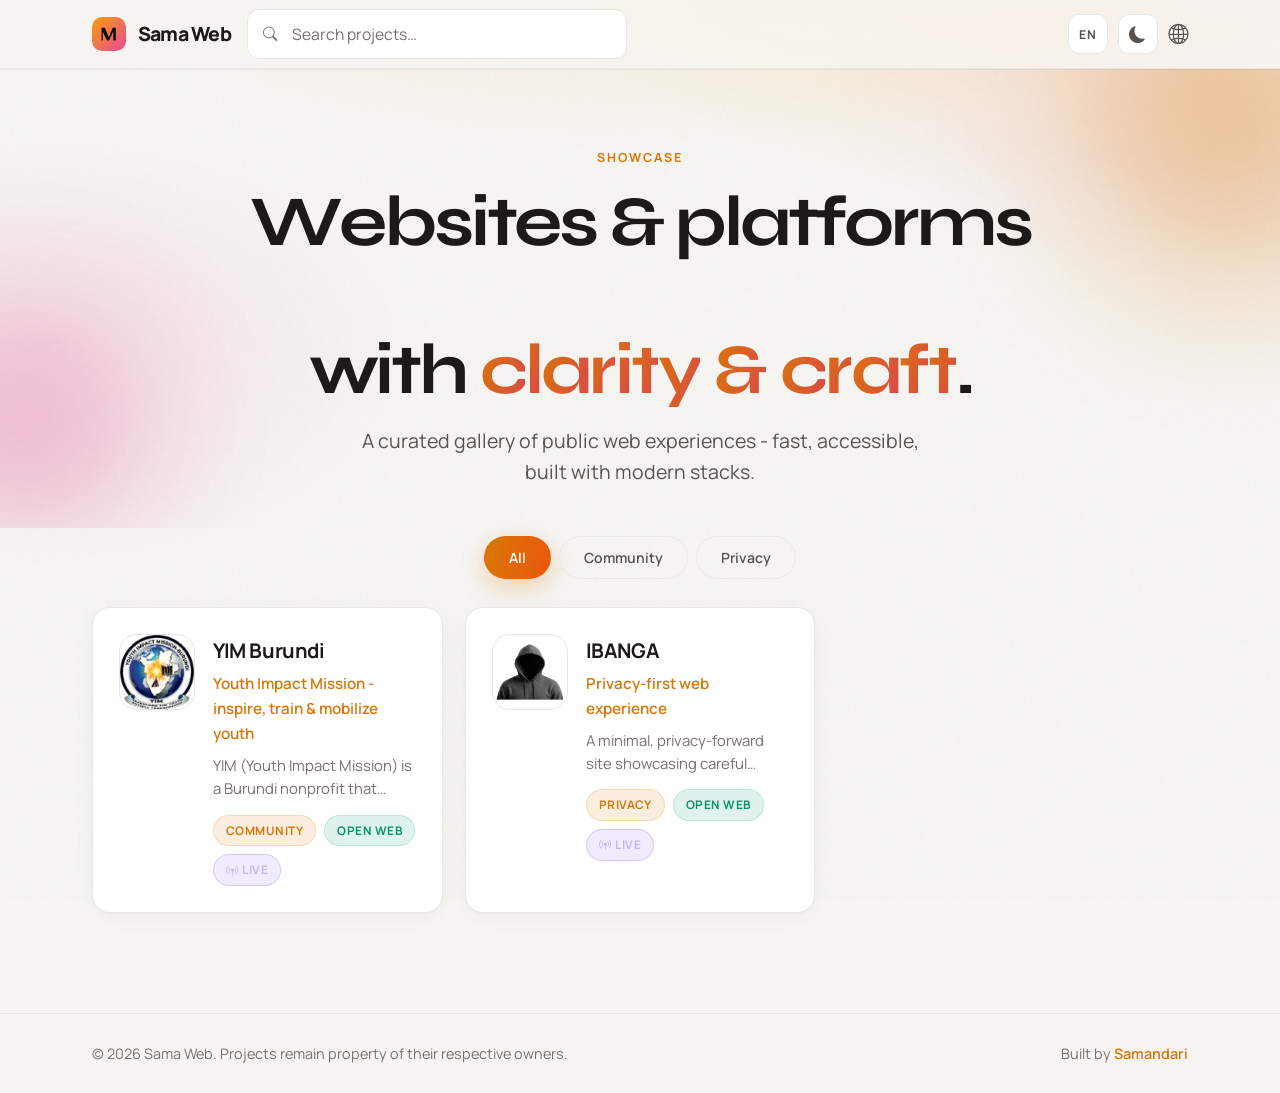
==== index.html @ a57866bf "feat(site): add Sama Web static showcase Vanilla HTML/CSS/JS catalog for web projects, i18n, theme t" ====
<!DOCTYPE html>
<html lang="en" data-theme="light">
<head>
  <meta charset="utf-8" />
  <script>
    (function () {
      try {
        var v = localStorage.getItem("webshow-theme");
        document.documentElement.setAttribute("data-theme", v === "dark" || v === "light" ? v : "light");
      } catch (e) {
        document.documentElement.setAttribute("data-theme", "light");
      }
    })();
  </script>
  <meta name="viewport" content="width=device-width, initial-scale=1.0" />
  <title>Sama Web - Curated web experiences</title>
  <meta name="description" content="Showcase of public web projects: community platforms and privacy-forward products." />
  <link rel="icon" href="assets/img/logo.svg" type="image/svg+xml" />
  <link rel="apple-touch-icon" href="assets/img/logo.svg" />
  <meta property="og:type" content="website" />
  <meta property="og:title" content="Sama Web - curated web experiences" />
  <meta property="og:description" content="Community platforms and privacy-first sites - fast, accessible, modern stacks." />
  <meta property="og:image" content="https://web.samandari.dev/assets/img/og.svg" />
  <meta property="og:url" content="https://web.samandari.dev/" />
  <meta property="og:site_name" content="Sama Web" />
  <meta name="twitter:card" content="summary_large_image" />
  <meta name="twitter:title" content="Sama Web" />
  <meta name="twitter:description" content="Curated public web projects by Samandari." />
  <meta name="twitter:image" content="https://web.samandari.dev/assets/img/og.svg" />
  <link rel="canonical" href="https://web.samandari.dev/" />
  <link rel="alternate" hreflang="en" href="https://web.samandari.dev/" />
  <link rel="alternate" hreflang="fr" href="https://web.samandari.dev/?lang=fr" />
  <link rel="alternate" hreflang="x-default" href="https://web.samandari.dev/" />
  <link rel="preconnect" href="https://fonts.googleapis.com" />
  <link rel="preconnect" href="https://fonts.gstatic.com" crossorigin />
  <link rel="preconnect" href="https://cdn.jsdelivr.net" crossorigin />
  <link href="https://fonts.googleapis.com/css2?family=Manrope:wght@400;500;600;700;800&family=Syne:wght@600;700;800&display=swap" rel="stylesheet" />
  <link rel="stylesheet" href="https://cdn.jsdelivr.net/npm/bootstrap-icons@1.11.3/font/bootstrap-icons.min.css" />
  <link rel="stylesheet" href="assets/css/base.css" />
  <link rel="stylesheet" href="assets/css/components.css" />
</head>
<body>
  <div class="body-mesh" aria-hidden="true"></div>
  <header class="header" role="banner">
    <div class="container header__inner">
      <a href="index.html" class="header__logo">
        <img src="assets/img/logo.svg" alt="" class="header__logo-img" width="34" height="34" decoding="async" />
        <span id="storeName"></span>
      </a>
      <div class="header__search">
        <i class="bi bi-search" aria-hidden="true"></i>
        <input type="search" id="searchInput" name="q" autocomplete="off" />
      </div>
      <nav class="header__nav" aria-label="Settings">
        <button type="button" class="header__toggle" id="langToggle" title="Language" aria-label="Toggle language">EN</button>
        <button type="button" class="header__toggle" id="themeToggle" title="Theme" aria-label="Toggle color theme">
          <i class="bi bi-moon-fill" aria-hidden="true"></i>
        </button>
        <a href="https://www.samandari.dev/" target="_blank" rel="noopener noreferrer" class="header__link" aria-label="Portfolio website">
          <i class="bi bi-globe2" aria-hidden="true"></i>
        </a>
      </nav>
    </div>
  </header>

  <main id="main">
    <section class="hero" aria-labelledby="heroTitle">
      <div class="container">
        <p class="hero__label" id="heroLabel"></p>
        <h1 class="hero__title" id="heroTitle"></h1>
        <p class="hero__subtitle" id="heroSubtitle"></p>
        <div class="hero__search-mobile">
          <i class="bi bi-search" aria-hidden="true"></i>
          <input type="search" id="searchInputMobile" name="qm" autocomplete="off" />
        </div>
      </div>
    </section>

    <section class="catalog" aria-labelledby="catalogHeading">
      <h2 id="catalogHeading" class="visually-hidden">Project catalog</h2>
      <div class="container">
        <div class="catalog__filters" id="filters"></div>
        <div class="catalog__grid" id="appGrid"></div>
        <p class="catalog__empty" id="emptyState" hidden></p>
      </div>
    </section>
  </main>

  <footer class="footer" role="contentinfo">
    <div class="container footer__inner">
      <p id="footerRights"></p>
      <p class="footer__credit"><span id="footerBuilt"></span> <a href="https://www.samandari.dev/" target="_blank" rel="noopener noreferrer">Samandari</a></p>
    </div>
  </footer>

  <script type="application/ld+json">
  {
    "@context": "https://schema.org",
    "@type": "Organization",
    "name": "Sama Web",
    "url": "https://web.samandari.dev",
    "logo": "https://web.samandari.dev/assets/img/logo.svg"
  }
  </script>
  <script src="assets/js/i18n.js"></script>
  <script src="assets/js/theme.js"></script>
  <script src="assets/js/apps.js"></script>
  <script src="assets/js/main.js"></script>
</body>
</html>
---- assets/css/base.css ----
[data-theme="dark"] {
  --bg: #06060a;
  --bg-elevated: #0e0e14;
  --bg-card: #12121a;
  --bg-card-hover: #18182a;
  --bg-glow: radial-gradient(ellipse 80% 60% at 50% -20%, rgba(245, 158, 11, 0.15), transparent 55%);
  --border: rgba(255, 255, 255, 0.08);
  --border-strong: rgba(255, 255, 255, 0.14);
  --text: #f4f4f5;
  --text-muted: #a1a1aa;
  --text-dim: #71717a;
  --accent: #f59e0b;
  --accent-2: #ec4899;
  --accent-soft: rgba(245, 158, 11, 0.12);
  --green: #34d399;
  --green-soft: rgba(52, 211, 153, 0.12);
  --orange: #fb923c;
  --orange-soft: rgba(251, 146, 60, 0.1);
  --shadow-glow: 0 0 80px rgba(245, 158, 11, 0.06);
  --header-shadow: none;
}

[data-theme="light"] {
  --bg: #f6f5f2;
  --bg-elevated: #ffffff;
  --bg-card: #ffffff;
  --bg-card-hover: #fafaf9;
  --bg-glow: radial-gradient(ellipse 95% 60% at 50% -18%, rgba(245, 158, 11, 0.16), transparent 58%),
    radial-gradient(ellipse 55% 45% at 92% 8%, rgba(236, 72, 153, 0.07), transparent 52%);
  --border: #e8e7e4;
  --border-strong: #d6d3cd;
  --text: #1c1917;
  --text-muted: #57534e;
  --text-dim: #78716c;
  --accent: #d97706;
  --accent-2: #db2777;
  --accent-soft: rgba(217, 119, 6, 0.12);
  --green: #059669;
  --green-soft: rgba(5, 150, 105, 0.12);
  --orange: #ea580c;
  --orange-soft: rgba(234, 88, 12, 0.1);
  --shadow-glow: 0 24px 56px rgba(28, 25, 23, 0.07);
  --header-shadow: 0 1px 0 rgba(28, 25, 23, 0.06);
}

:root {
  --radius: 18px;
  --radius-sm: 10px;
  --transition: 0.28s cubic-bezier(0.4, 0, 0.2, 1);
  --transition-bounce: 0.5s cubic-bezier(0.34, 1.15, 0.64, 1);
  --transition-smooth: 0.38s cubic-bezier(0.22, 1, 0.36, 1);
  --font-hero: "Syne", system-ui, sans-serif;
  --font-display: "Manrope", system-ui, sans-serif;
  --font-body: "Manrope", system-ui, sans-serif;
}

*,
*::before,
*::after {
  margin: 0;
  padding: 0;
  box-sizing: border-box;
}

[hidden] {
  display: none !important;
}

html {
  scroll-behavior: smooth;
  -webkit-font-smoothing: antialiased;
  font-optical-sizing: auto;
}

body {
  font-family: var(--font-body);
  font-size: 1.125rem;
  background: var(--bg);
  color: var(--text);
  line-height: 1.65;
  min-height: 100vh;
  display: flex;
  flex-direction: column;
  transition: background var(--transition), color var(--transition);
}

main {
  flex: 1;
}

a {
  color: inherit;
}

.visually-hidden {
  position: absolute;
  width: 1px;
  height: 1px;
  padding: 0;
  margin: -1px;
  overflow: hidden;
  clip: rect(0, 0, 0, 0);
  white-space: nowrap;
  border: 0;
}

.container {
  max-width: 1140px;
  margin: 0 auto;
  padding: 0 22px;
}

/* Aurora mesh backdrop */
.body-mesh {
  position: fixed;
  inset: 0;
  pointer-events: none;
  z-index: 0;
  background: var(--bg-glow);
  opacity: 1;
}

/* Aurora mesh + soft motion (reduced globally if prefers-reduced-motion) */
.body-mesh::before {
  content: "";
  position: absolute;
  inset: -5%;
  background: radial-gradient(ellipse 58% 48% at 78% -5%, rgba(245, 158, 11, 0.22), transparent 62%),
    radial-gradient(ellipse 45% 38% at 12% 35%, rgba(236, 72, 153, 0.14), transparent 58%);
  animation: meshPulse 22s ease-in-out infinite alternate;
  pointer-events: none;
  z-index: 0;
}

[data-theme="light"] .body-mesh::before {
  background: radial-gradient(ellipse 58% 48% at 78% -5%, rgba(245, 158, 11, 0.2), transparent 62%),
    radial-gradient(ellipse 45% 38% at 8% 40%, rgba(236, 72, 153, 0.1), transparent 58%);
}

.body-mesh::after {
  content: "";
  position: absolute;
  inset: 0;
  z-index: 1;
  background-image: url("data:image/svg+xml,%3Csvg viewBox='0 0 256 256' xmlns='http://www.w3.org/2000/svg'%3E%3Cfilter id='n'%3E%3CfeTurbulence type='fractalNoise' baseFrequency='0.85' numOctaves='4' stitchTiles='stitch'/%3E%3C/filter%3E%3Crect width='100%25' height='100%25' filter='url(%23n)' opacity='0.035'/%3E%3C/svg%3E");
}

body > header,
body > main,
body > footer {
  position: relative;
  z-index: 1;
}

.header {
  position: sticky;
  top: 0;
  z-index: 100;
  background: color-mix(in srgb, var(--bg) 82%, transparent);
  backdrop-filter: blur(18px) saturate(160%);
  -webkit-backdrop-filter: blur(18px) saturate(160%);
  border-bottom: 1px solid var(--border);
  box-shadow: var(--header-shadow, 0 0 transparent);
  animation: headerEnter 0.55s cubic-bezier(0.22, 1, 0.36, 1) both;
}

.header__inner {
  display: flex;
  align-items: center;
  gap: 16px;
  height: 68px;
}

.header__logo {
  display: flex;
  align-items: center;
  gap: 12px;
  text-decoration: none;
  color: var(--text);
  font-family: var(--font-display);
  font-weight: 800;
  font-size: 1.22rem;
  letter-spacing: -0.04em;
  flex-shrink: 0;
  transition: transform var(--transition-smooth), opacity var(--transition);
}

.header__logo:hover {
  transform: translateY(-2px);
}

.header__logo:active {
  transform: translateY(0);
}

.header__logo-img {
  width: 34px;
  height: 34px;
  border-radius: 10px;
  object-fit: cover;
}

.header__search {
  flex: 1;
  max-width: 380px;
  position: relative;
}

.header__search i {
  position: absolute;
  left: 16px;
  top: 50%;
  transform: translateY(-50%);
  color: var(--text-dim);
  font-size: 0.9rem;
  pointer-events: none;
}

.header__search input {
  width: 100%;
  padding: 13px 16px 13px 44px;
  border: 1px solid var(--border);
  border-radius: 12px;
  background: var(--bg-elevated);
  color: var(--text);
  font-size: 0.98rem;
  font-family: var(--font-body);
  outline: none;
  transition: border-color var(--transition), box-shadow var(--transition), transform var(--transition-smooth);
}

.header__search input::placeholder {
  color: var(--text-dim);
}

.header__search input:focus {
  border-color: var(--accent);
  box-shadow: 0 0 0 3px var(--accent-soft);
  transform: translateY(-1px);
}

.header__nav {
  display: flex;
  align-items: center;
  gap: 10px;
  margin-left: auto;
}

.header__toggle {
  display: flex;
  align-items: center;
  justify-content: center;
  min-width: 40px;
  height: 40px;
  padding: 0 10px;
  border-radius: 11px;
  border: 1px solid var(--border);
  background: var(--bg-elevated);
  color: var(--text-muted);
  font-family: var(--font-display);
  font-size: 0.76rem;
  font-weight: 700;
  letter-spacing: 0.06em;
  cursor: pointer;
  transition: all var(--transition);
}

.header__toggle:hover {
  border-color: var(--accent);
  color: var(--text);
}

.header__toggle i {
  font-size: 1.05rem;
}

.header__link {
  color: var(--text-muted);
  text-decoration: none;
  font-size: 1.25rem;
  transition: color var(--transition);
  display: flex;
  align-items: center;
}

.header__link:hover {
  color: var(--accent);
}

.header__link--back {
  gap: 6px;
  font-size: 0.92rem;
  font-weight: 500;
}

.footer {
  border-top: 1px solid var(--border);
  padding: 28px 0;
}

.footer__inner {
  display: flex;
  justify-content: space-between;
  align-items: center;
  flex-wrap: wrap;
  gap: 12px;
  font-size: 0.9rem;
  color: var(--text-dim);
}

.footer__credit a {
  color: var(--accent);
  text-decoration: none;
  font-weight: 600;
}

.footer__credit a:hover {
  text-decoration: underline;
}

@keyframes fadeRise {
  from {
    opacity: 0;
    transform: translateY(18px);
  }
  to {
    opacity: 1;
    transform: translateY(0);
  }
}

@keyframes meshPulse {
  0% {
    opacity: 0.75;
    transform: scale(1) translate(0, 0);
  }
  100% {
    opacity: 1;
    transform: scale(1.04) translate(1.5%, 2%);
  }
}

@keyframes headerEnter {
  from {
    opacity: 0;
    transform: translateY(-12px);
  }
  to {
    opacity: 1;
    transform: translateY(0);
  }
}

:focus-visible {
  outline: 2px solid var(--accent);
  outline-offset: 2px;
}

@media (prefers-reduced-motion: reduce) {
  *,
  *::before,
  *::after {
    animation-duration: 0.01ms !important;
    transition-duration: 0.01ms !important;
  }

  .body-mesh::before {
    animation: none;
    transform: none;
  }

  .header {
    animation: none;
  }
}
---- assets/css/components.css ----
/* ===== HERO ===== */
.hero {
  padding: 72px 0 40px;
  text-align: center;
  position: relative;
  overflow: hidden;
}

.hero::before,
.hero::after {
  content: "";
  position: absolute;
  width: min(300px, 82vw);
  height: min(300px, 82vw);
  border-radius: 50%;
  filter: blur(76px);
  opacity: 0.26;
  pointer-events: none;
  z-index: 0;
  animation: heroBlob 18s ease-in-out infinite;
}

[data-theme="light"] .hero::before,
[data-theme="light"] .hero::after {
  opacity: 0.34;
}

.hero::before {
  background: var(--accent);
  top: -18%;
  right: -8%;
  animation-delay: 0s;
}

.hero::after {
  width: min(200px, 55vw);
  height: min(200px, 55vw);
  background: var(--accent-2);
  bottom: 0;
  left: -6%;
  animation-delay: -9s;
}

.hero .container {
  position: relative;
  z-index: 1;
}

.hero__label {
  display: inline-block;
  font-family: var(--font-display);
  font-size: 0.78rem;
  font-weight: 700;
  letter-spacing: 0.16em;
  text-transform: uppercase;
  color: var(--accent);
  margin-bottom: 16px;
  animation: fadeRise 0.7s ease both, labelGlow 5s ease-in-out infinite;
}

.hero__title {
  font-family: var(--font-hero);
  font-size: clamp(2.65rem, 6.9vw, 4.45rem);
  font-weight: 700;
  line-height: 1.04;
  letter-spacing: -0.045em;
  margin-bottom: 18px;
  font-optical-sizing: auto;
  animation: fadeRise 0.78s ease 0.08s both;
}

.hero__dance {
  display: block;
}

.hero__line {
  display: block;
}

.hero__char {
  display: inline-block;
  color: var(--text);
  transform-origin: 50% 88%;
  animation: heroCharDance 2.75s ease-in-out infinite;
  animation-delay: calc(var(--i) * 0.055s);
}

.hero__char--accent {
  color: transparent;
  background: linear-gradient(105deg, var(--accent), var(--accent-2));
  background-size: 200% auto;
  -webkit-background-clip: text;
  background-clip: text;
  -webkit-text-fill-color: transparent;
  animation: heroCharDance 2.75s ease-in-out infinite, gradientFlow 11s ease infinite;
  animation-delay: calc(var(--i) * 0.055s), 0s;
}

.hero__subtitle {
  font-family: var(--font-body);
  color: var(--text-muted);
  font-size: 1.22rem;
  max-width: 560px;
  margin: 0 auto;
  line-height: 1.62;
  animation: fadeRise 0.85s ease 0.14s both;
}

.stats-banner {
  padding: 14px 0 6px;
  text-align: center;
}

.stats-banner__inner {
  display: inline-flex;
  align-items: center;
  gap: 10px;
  padding: 11px 24px;
  border-radius: 100px;
  background: var(--green-soft);
  border: 1px solid var(--green);
  font-size: 0.88rem;
  font-weight: 600;
  color: var(--green);
}

.stats-banner__icon {
  font-size: 1rem;
}

/* ===== CATALOG ===== */
.catalog {
  padding: 8px 0 100px;
}

.catalog__filters {
  display: flex;
  gap: 8px;
  margin-bottom: 28px;
  flex-wrap: wrap;
  justify-content: center;
}

.catalog__filters .filter-btn {
  animation: fadeRise 0.48s cubic-bezier(0.22, 1, 0.36, 1) both;
}

.catalog__filters .filter-btn:nth-child(1) {
  animation-delay: 0.02s;
}

.catalog__filters .filter-btn:nth-child(2) {
  animation-delay: 0.06s;
}

.catalog__filters .filter-btn:nth-child(3) {
  animation-delay: 0.1s;
}

.catalog__filters .filter-btn:nth-child(4) {
  animation-delay: 0.14s;
}

.filter-btn {
  padding: 11px 24px;
  border: 1px solid var(--border);
  border-radius: 100px;
  background: transparent;
  color: var(--text-muted);
  font-family: var(--font-display);
  font-size: 0.88rem;
  font-weight: 600;
  cursor: pointer;
  transition: border-color var(--transition), color var(--transition), transform var(--transition-smooth),
    box-shadow var(--transition), background var(--transition);
}

.filter-btn:active {
  transform: scale(0.97);
}

.filter-btn:hover {
  border-color: var(--accent);
  color: var(--text);
  transform: translateY(-2px);
}

.filter-btn.active {
  background: linear-gradient(105deg, var(--accent), #ea580c);
  border-color: transparent;
  color: #fff;
  box-shadow: 0 8px 24px rgba(217, 119, 6, 0.28);
}

.catalog__grid {
  display: grid;
  grid-template-columns: repeat(auto-fill, minmax(320px, 1fr));
  gap: 22px;
}

.catalog__empty {
  text-align: center;
  color: var(--text-dim);
  padding: 72px 0;
  font-size: 1.06rem;
}

/* ===== APP CARD ===== */
.app-card {
  position: relative;
  background: var(--bg-card);
  border: 1px solid var(--border);
  border-radius: var(--radius);
  padding: 26px;
  text-decoration: none;
  color: var(--text);
  display: flex;
  gap: 18px;
  transition: transform var(--transition-smooth), background var(--transition-smooth),
    box-shadow var(--transition-smooth), border-color var(--transition-smooth);
  cursor: pointer;
  animation: fadeRise 0.62s cubic-bezier(0.22, 1, 0.36, 1) both;
  overflow: hidden;
}

[data-theme="light"] .app-card {
  box-shadow: 0 1px 3px rgba(28, 25, 23, 0.04), 0 6px 24px rgba(28, 25, 23, 0.04);
}

.app-card::before {
  content: "";
  position: absolute;
  inset: 0;
  border-radius: inherit;
  padding: 1px;
  background: linear-gradient(135deg, rgba(245, 158, 11, 0.35), transparent 45%, rgba(236, 72, 153, 0.2));
  -webkit-mask: linear-gradient(#fff 0 0) content-box, linear-gradient(#fff 0 0);
  -webkit-mask-composite: xor;
  mask-composite: exclude;
  opacity: 0;
  transition: opacity var(--transition);
  pointer-events: none;
}

.app-card:hover {
  background: var(--bg-card-hover);
  transform: translateY(-5px) scale(1.008);
  box-shadow: var(--shadow-glow);
}

[data-theme="light"] .app-card:hover {
  box-shadow: 0 16px 48px rgba(28, 25, 23, 0.1), 0 4px 16px rgba(217, 119, 6, 0.08);
}

.app-card:hover::before {
  opacity: 1;
}

.app-card:nth-child(2) {
  animation-delay: 0.06s;
}

.app-card:nth-child(3) {
  animation-delay: 0.12s;
}

.app-card:nth-child(4) {
  animation-delay: 0.18s;
}

.app-card:nth-child(5) {
  animation-delay: 0.24s;
}

.app-card:nth-child(6) {
  animation-delay: 0.3s;
}

.app-card:nth-child(7) {
  animation-delay: 0.34s;
}

.app-card:nth-child(8) {
  animation-delay: 0.38s;
}

.app-card:nth-child(9) {
  animation-delay: 0.42s;
}

.app-card:nth-child(10) {
  animation-delay: 0.46s;
}

.app-card:nth-child(11) {
  animation-delay: 0.5s;
}

.app-card:nth-child(12) {
  animation-delay: 0.54s;
}

.app-card__icon {
  width: 76px;
  height: 76px;
  border-radius: 18px;
  object-fit: cover;
  flex-shrink: 0;
  border: 1px solid var(--border);
  transition: transform var(--transition-bounce), box-shadow var(--transition);
}

.app-card:hover .app-card__icon {
  transform: scale(1.06) rotate(-1.5deg);
  box-shadow: 0 10px 28px rgba(28, 25, 23, 0.12);
}

.app-card__body {
  flex: 1;
  min-width: 0;
}

.app-card__name {
  font-family: var(--font-display);
  font-size: 1.26rem;
  font-weight: 700;
  letter-spacing: -0.02em;
  margin-bottom: 4px;
}

.app-card__tagline {
  font-family: var(--font-display);
  font-size: 0.95rem;
  color: var(--accent);
  font-weight: 600;
  margin-bottom: 8px;
}

.app-card__desc {
  font-family: var(--font-body);
  font-size: 0.93rem;
  color: var(--text-dim);
  line-height: 1.55;
  display: -webkit-box;
  -webkit-line-clamp: 2;
  -webkit-box-orient: vertical;
  overflow: hidden;
  margin-bottom: 14px;
}

.app-card__meta {
  display: flex;
  gap: 8px;
  flex-wrap: wrap;
}

.badge {
  display: inline-flex;
  align-items: center;
  gap: 4px;
  padding: 5px 12px;
  border-radius: 100px;
  font-family: var(--font-display);
  font-size: 0.74rem;
  font-weight: 700;
  letter-spacing: 0.04em;
  text-transform: uppercase;
}

.badge--category {
  background: var(--accent-soft);
  color: var(--accent);
  border: 1px solid rgba(245, 158, 11, 0.25);
}

.badge--free {
  background: var(--green-soft);
  color: var(--green);
  border: 1px solid rgba(52, 211, 153, 0.25);
}

.badge--paid {
  background: var(--orange-soft);
  color: var(--orange);
  border: 1px solid rgba(251, 146, 60, 0.25);
}

.badge--dev {
  background: rgba(113, 113, 122, 0.15);
  color: #a1a1aa;
}

.badge--sold {
  background: rgba(139, 92, 246, 0.12);
  color: #c4b5fd;
  border: 1px solid rgba(139, 92, 246, 0.25);
}

/* ===== APP DETAIL ===== */
.app-detail {
  padding: 36px 0 90px;
  animation: fadeRise 0.52s cubic-bezier(0.22, 1, 0.36, 1) both;
}

.app-hero {
  display: flex;
  align-items: center;
  gap: 28px;
  margin-bottom: 44px;
  animation: fadeRise 0.58s cubic-bezier(0.22, 1, 0.36, 1) 0.04s both;
}

.app-hero__icon {
  width: 100px;
  height: 100px;
  border-radius: 22px;
  object-fit: cover;
  flex-shrink: 0;
  border: 1px solid var(--border-strong);
  box-shadow: 0 16px 48px rgba(0, 0, 0, 0.35);
}

.app-hero__info {
  flex: 1;
}

.app-hero__name {
  font-family: var(--font-hero);
  font-size: clamp(1.85rem, 4.4vw, 2.45rem);
  font-weight: 700;
  letter-spacing: -0.035em;
  margin-bottom: 6px;
  font-optical-sizing: auto;
}

.app-hero__tagline {
  font-family: var(--font-body);
  color: var(--text-muted);
  font-size: 1.14rem;
  margin-bottom: 14px;
}

.app-hero__badges {
  display: flex;
  gap: 8px;
  flex-wrap: wrap;
  margin-bottom: 18px;
}

.app-hero__actions {
  display: flex;
  gap: 12px;
  flex-wrap: wrap;
}

.btn {
  display: inline-flex;
  align-items: center;
  gap: 8px;
  padding: 14px 30px;
  border-radius: 12px;
  font-family: var(--font-display);
  font-size: 0.98rem;
  font-weight: 700;
  text-decoration: none;
  cursor: pointer;
  border: none;
  transition: transform var(--transition-smooth), filter var(--transition-smooth),
    box-shadow var(--transition-smooth);
}

.btn--primary {
  background: linear-gradient(105deg, var(--accent), #ea580c);
  color: #0a0a0a;
}

.btn--primary:hover {
  filter: brightness(1.08);
  transform: translateY(-2px);
  box-shadow: 0 12px 32px rgba(245, 158, 11, 0.3);
}

.btn--share {
  background: var(--bg-elevated);
  color: var(--text);
  border: 1px solid var(--border-strong);
}

.btn--share:hover {
  border-color: var(--accent);
  color: var(--accent);
}

.app-content {
  display: grid;
  grid-template-columns: 1fr 300px;
  gap: 36px;
  align-items: start;
}

.app-content__main {
  min-width: 0;
}

.app-screenshots {
  margin-bottom: 36px;
}

.app-screenshots h2,
.app-screenshots h3,
.app-description h2,
.app-description h3,
.app-features h2,
.app-features h3 {
  font-family: var(--font-display);
  font-size: 1.12rem;
  font-weight: 700;
  margin-bottom: 14px;
  letter-spacing: -0.022em;
}

.screenshots-track {
  display: flex;
  gap: 14px;
  overflow-x: auto;
  scroll-snap-type: x mandatory;
  padding-bottom: 12px;
  scrollbar-width: thin;
  scrollbar-color: var(--border) transparent;
}

.screenshot-item {
  flex-shrink: 0;
  width: 200px;
  border-radius: var(--radius-sm);
  overflow: hidden;
  scroll-snap-align: start;
  cursor: pointer;
  border: 1px solid var(--border);
  transition: transform var(--transition);
}

.screenshot-item:hover {
  transform: scale(1.02);
}

.screenshot-item img {
  width: 100%;
  height: auto;
  display: block;
  vertical-align: middle;
}

.app-description {
  margin-bottom: 36px;
}

.app-description p {
  font-family: var(--font-body);
  color: var(--text-muted);
  font-size: 0.94rem;
  line-height: 1.75;
}

.app-features ul {
  list-style: none;
  display: flex;
  flex-direction: column;
  gap: 10px;
}

.app-features li {
  display: flex;
  align-items: flex-start;
  gap: 12px;
  padding: 14px 16px;
  background: var(--bg-card);
  border: 1px solid var(--border);
  border-radius: var(--radius-sm);
  font-family: var(--font-body);
  font-size: 0.88rem;
  color: var(--text-muted);
  line-height: 1.55;
}

.app-features li::before {
  content: "\F26A";
  font-family: "bootstrap-icons";
  color: var(--accent);
  flex-shrink: 0;
  margin-top: 1px;
}

.sidebar-card {
  background: var(--bg-card);
  border: 1px solid var(--border);
  border-radius: var(--radius);
  padding: 22px;
  margin-bottom: 14px;
}

.sidebar-card h4 {
  font-family: var(--font-display);
  font-size: 0.72rem;
  font-weight: 700;
  color: var(--text-dim);
  text-transform: uppercase;
  letter-spacing: 0.14em;
  margin-bottom: 14px;
}

.sidebar-row {
  display: flex;
  justify-content: space-between;
  align-items: flex-start;
  gap: 12px;
  padding: 10px 0;
  border-bottom: 1px solid var(--border);
  font-family: var(--font-body);
  font-size: 0.86rem;
}

.sidebar-row:last-child {
  border-bottom: none;
}

.sidebar-row__label {
  font-family: var(--font-display);
  font-size: 0.78rem;
  font-weight: 600;
  color: var(--text-dim);
  flex-shrink: 0;
}

.sidebar-row__value {
  color: var(--text);
  font-weight: 600;
  text-align: right;
  word-break: break-word;
}

.sidebar-row__value a {
  color: var(--accent);
  text-decoration: none;
}

.sidebar-row__value a:hover {
  text-decoration: underline;
}

.legal-link {
  display: flex;
  align-items: center;
  gap: 10px;
  padding: 11px 0;
  color: var(--text-muted);
  text-decoration: none;
  font-family: var(--font-display);
  font-size: 0.88rem;
  font-weight: 600;
  border-bottom: 1px solid var(--border);
  transition: color var(--transition);
}

.legal-link:last-child {
  border-bottom: none;
}

.legal-link:hover {
  color: var(--accent);
}

.lightbox {
  position: fixed;
  inset: 0;
  z-index: 1000;
  background: rgba(0, 0, 0, 0.92);
  backdrop-filter: blur(10px);
  display: flex;
  align-items: center;
  justify-content: center;
}

.lightbox__img {
  max-height: 90vh;
  max-width: 90vw;
  object-fit: contain;
  border-radius: var(--radius-sm);
}

.lightbox__close {
  position: absolute;
  top: 18px;
  right: 18px;
  background: rgba(255, 255, 255, 0.08);
  border: none;
  color: #fff;
  width: 46px;
  height: 46px;
  border-radius: 50%;
  font-size: 1.1rem;
  cursor: pointer;
  display: flex;
  align-items: center;
  justify-content: center;
  transition: background var(--transition);
}

.lightbox__close:hover {
  background: rgba(255, 255, 255, 0.18);
}

.lightbox__nav {
  position: absolute;
  top: 50%;
  transform: translateY(-50%);
  background: rgba(255, 255, 255, 0.08);
  border: none;
  color: #fff;
  width: 50px;
  height: 50px;
  border-radius: 50%;
  font-size: 1.2rem;
  cursor: pointer;
  display: flex;
  align-items: center;
  justify-content: center;
}

.lightbox__nav:hover {
  background: rgba(255, 255, 255, 0.18);
}

.lightbox__nav--prev {
  left: 18px;
}

.lightbox__nav--next {
  right: 18px;
}

.hero__search-mobile {
  display: none;
  position: relative;
  max-width: 440px;
  margin: 22px auto 0;
}

.hero__search-mobile i {
  position: absolute;
  left: 16px;
  top: 50%;
  transform: translateY(-50%);
  color: var(--text-dim);
  font-size: 0.9rem;
  pointer-events: none;
}

.hero__search-mobile input {
  width: 100%;
  padding: 14px 16px 14px 44px;
  border: 1px solid var(--border);
  border-radius: 12px;
  background: var(--bg-elevated);
  color: var(--text);
  font-size: 1.02rem;
  font-family: var(--font-body);
  outline: none;
}

.hero__search-mobile input:focus {
  border-color: var(--accent);
}

@media (max-width: 860px) {
  .app-content {
    grid-template-columns: 1fr;
  }
}

@media (max-width: 480px) {
  .container {
    padding: 0 16px;
  }

  .header__inner {
    height: 60px;
    gap: 10px;
  }

  .header__logo span {
    display: none;
  }

  .header__search {
    display: none;
  }

  .hero__search-mobile {
    display: block;
  }

  .hero {
    padding: 40px 0 24px;
  }

  .catalog__grid {
    grid-template-columns: 1fr;
  }

  .app-hero {
    flex-direction: column;
    text-align: center;
    gap: 18px;
  }

  .app-hero__badges,
  .app-hero__actions {
    justify-content: center;
  }

  .footer__inner {
    flex-direction: column;
    text-align: center;
    justify-content: center;
  }
}

/* ===== 404 ===== */
.nf-page {
  padding: 100px 20px;
  text-align: center;
}

.nf-page__inner {
  animation: fadeRise 0.65s cubic-bezier(0.22, 1, 0.36, 1) both;
}

.nf-page__title {
  font-family: var(--font-hero);
  font-size: clamp(2.1rem, 5.4vw, 2.9rem);
  font-weight: 700;
  letter-spacing: -0.04em;
  margin-bottom: 14px;
}

.nf-page__desc {
  color: var(--text-muted);
  margin-bottom: 26px;
  font-size: 1.1rem;
  max-width: 440px;
  margin-left: auto;
  margin-right: auto;
  line-height: 1.55;
}

@keyframes heroBlob {
  0%,
  100% {
    transform: translate(0, 0) scale(1);
  }
  50% {
    transform: translate(-18px, 14px) scale(1.06);
  }
}

@keyframes gradientFlow {
  0%,
  100% {
    background-position: 0% 50%;
  }
  50% {
    background-position: 100% 50%;
  }
}

@keyframes heroCharDance {
  0%,
  100% {
    transform: translate3d(0, 0, 0) rotate(0deg);
  }
  15% {
    transform: translate3d(0.04em, -0.14em, 0) rotate(-2.5deg);
  }
  30% {
    transform: translate3d(-0.05em, 0.1em, 0) rotate(2deg);
  }
  45% {
    transform: translate3d(0.06em, -0.08em, 0) rotate(3deg);
  }
  60% {
    transform: translate3d(-0.04em, 0.12em, 0) rotate(-2deg);
  }
  75% {
    transform: translate3d(0.03em, -0.05em, 0) rotate(1.5deg);
  }
}

@keyframes labelGlow {
  0%,
  100% {
    opacity: 1;
  }
  50% {
    opacity: 0.88;
  }
}

@media (prefers-reduced-motion: reduce) {
  .hero::before,
  .hero::after {
    animation: none;
  }

  .hero__char,
  .hero__char--accent {
    animation: none !important;
  }

  .catalog__filters .filter-btn {
    animation: none;
  }

  .hero__label {
    animation: fadeRise 0.7s ease both !important;
  }

  .nf-page__inner {
    animation: none;
  }

  .app-card:hover .app-card__icon {
    transform: none;
  }
}
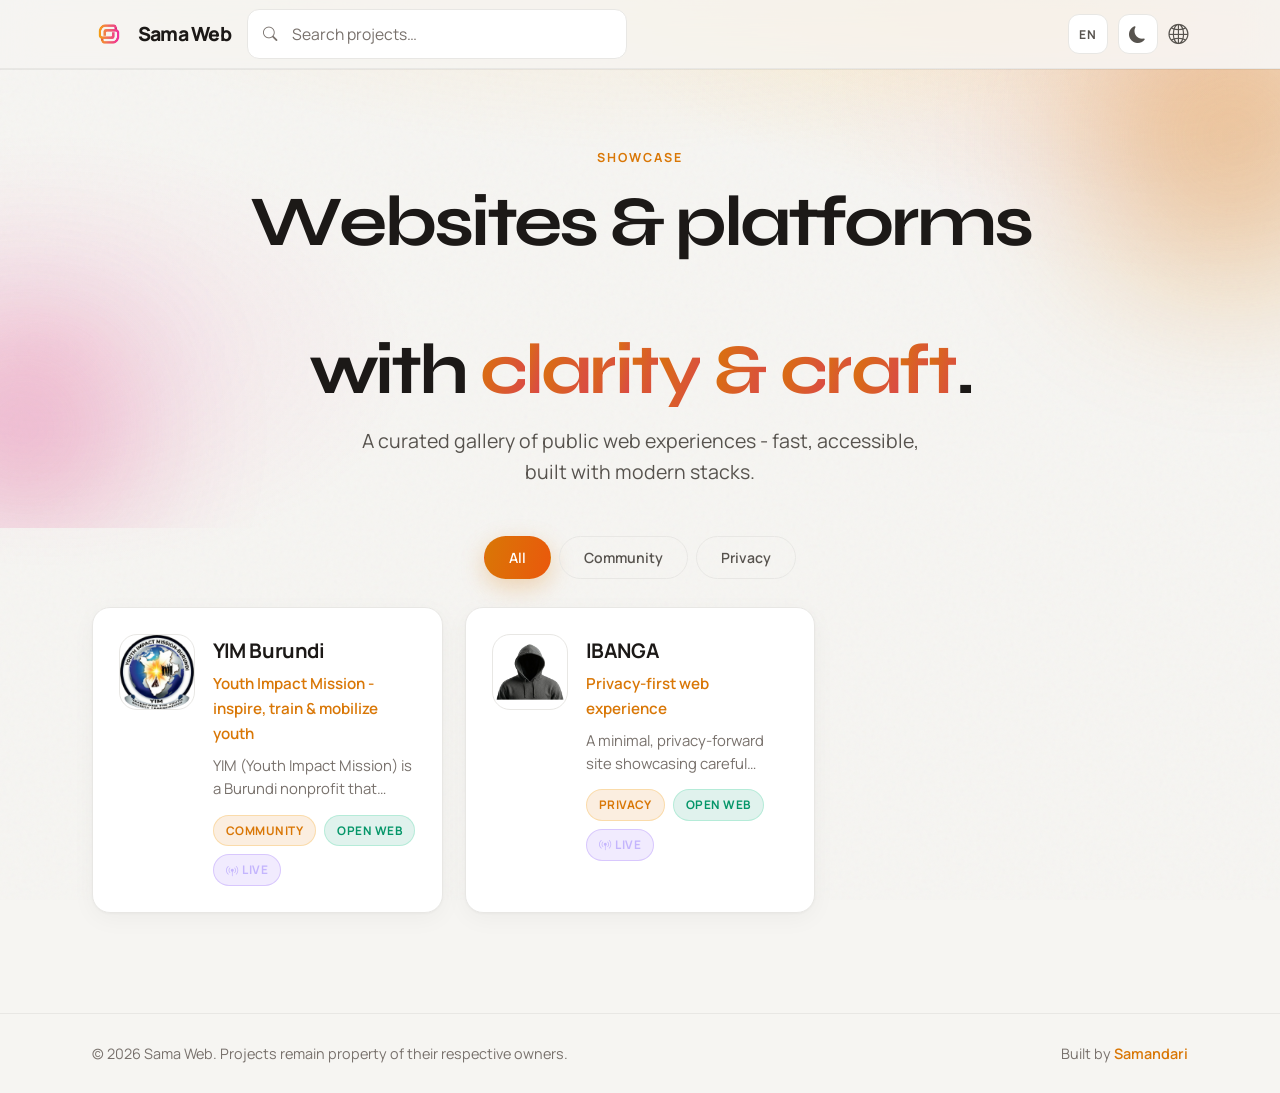
==== commit d09e26d7: "Feat:Logo" ====
--- a/index.html
+++ b/index.html
@@ -15,8 +15,8 @@
   <meta name="viewport" content="width=device-width, initial-scale=1.0" />
   <title>Sama Web - Curated web experiences</title>
   <meta name="description" content="Showcase of public web projects: community platforms and privacy-forward products." />
-  <link rel="icon" href="assets/img/logo.svg" type="image/svg+xml" />
-  <link rel="apple-touch-icon" href="assets/img/logo.svg" />
+  <link rel="icon" href="assets/img/favicon.ico" sizes="any" />
+  <link rel="apple-touch-icon" href="assets/img/logo.webp" />
   <meta property="og:type" content="website" />
   <meta property="og:title" content="Sama Web - curated web experiences" />
   <meta property="og:description" content="Community platforms and privacy-first sites - fast, accessible, modern stacks." />
@@ -44,7 +44,7 @@
   <header class="header" role="banner">
     <div class="container header__inner">
       <a href="index.html" class="header__logo">
-        <img src="assets/img/logo.svg" alt="" class="header__logo-img" width="34" height="34" decoding="async" />
+        <img src="assets/img/logo.webp" alt="" class="header__logo-img" width="34" height="34" decoding="async" />
         <span id="storeName"></span>
       </a>
       <div class="header__search">
@@ -99,7 +99,7 @@
     "@type": "Organization",
     "name": "Sama Web",
     "url": "https://web.samandari.dev",
-    "logo": "https://web.samandari.dev/assets/img/logo.svg"
+    "logo": "https://web.samandari.dev/assets/img/logo.webp"
   }
   </script>
   <script src="assets/js/i18n.js"></script>
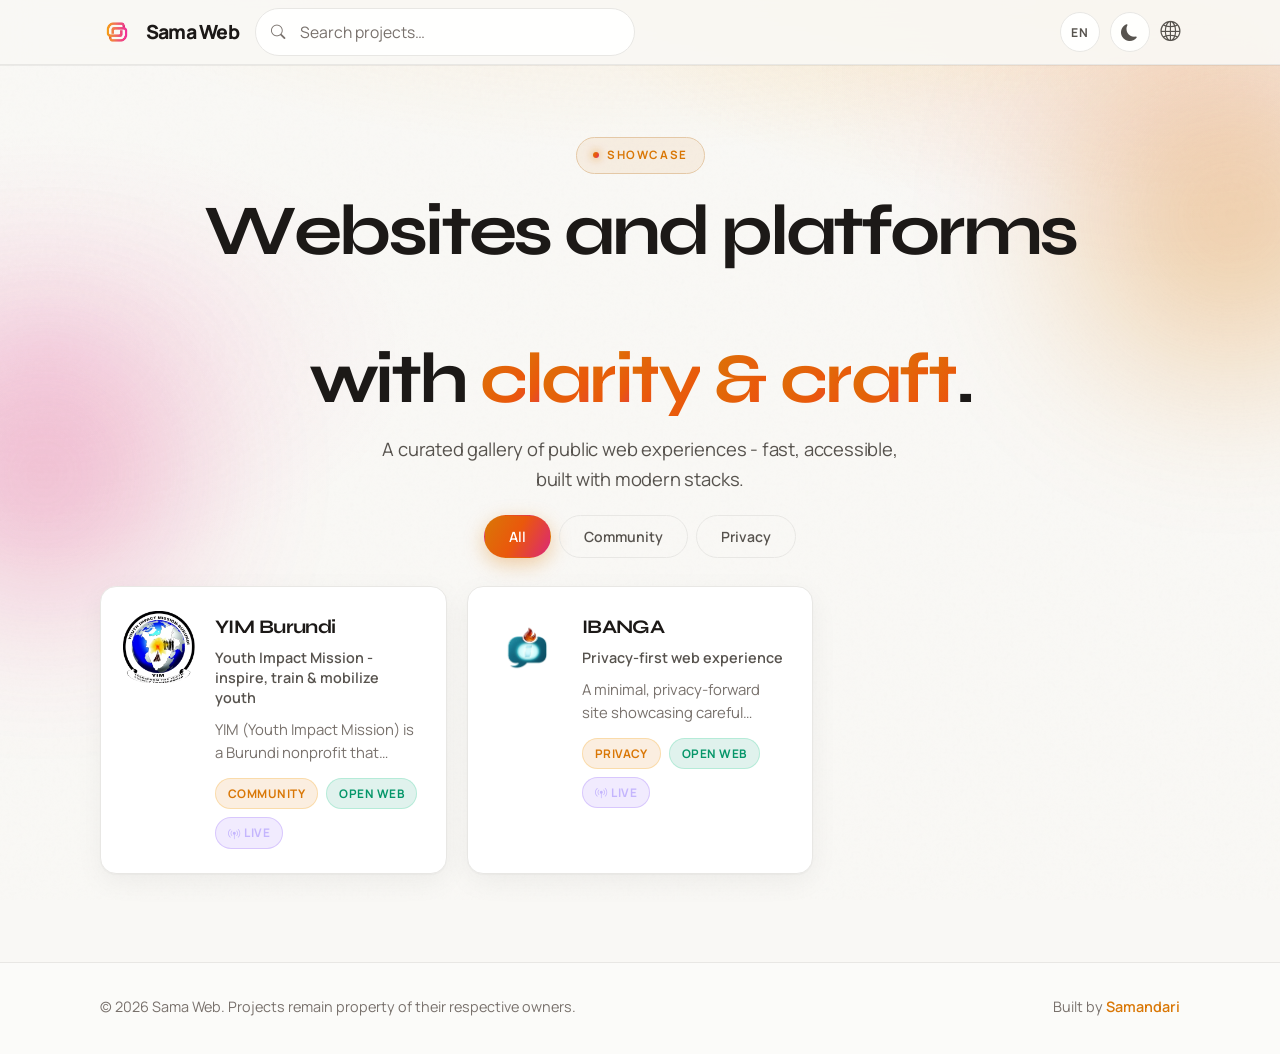
==== commit 10f8f792: "Feat: og" ====
--- a/index.html
+++ b/index.html
@@ -20,13 +20,13 @@
   <meta property="og:type" content="website" />
   <meta property="og:title" content="Sama Web - curated web experiences" />
   <meta property="og:description" content="Community platforms and privacy-first sites - fast, accessible, modern stacks." />
-  <meta property="og:image" content="https://web.samandari.dev/assets/img/og.svg" />
+  <meta property="og:image" content="https://web.samandari.dev/assets/img/og.webp" />
   <meta property="og:url" content="https://web.samandari.dev/" />
   <meta property="og:site_name" content="Sama Web" />
   <meta name="twitter:card" content="summary_large_image" />
   <meta name="twitter:title" content="Sama Web" />
   <meta name="twitter:description" content="Curated public web projects by Samandari." />
-  <meta name="twitter:image" content="https://web.samandari.dev/assets/img/og.svg" />
+  <meta name="twitter:image" content="https://web.samandari.dev/assets/img/og.webp" />
   <link rel="canonical" href="https://web.samandari.dev/" />
   <link rel="alternate" hreflang="en" href="https://web.samandari.dev/" />
   <link rel="alternate" hreflang="fr" href="https://web.samandari.dev/?lang=fr" />
--- a/assets/css/base.css
+++ b/assets/css/base.css
@@ -1,8 +1,9 @@
 [data-theme="dark"] {
-  --bg: #06060a;
-  --bg-elevated: #0e0e14;
-  --bg-card: #12121a;
-  --bg-card-hover: #18182a;
+  --bg: #07070c;
+  --bg-elevated: #101018;
+  --bg-card: #13131c;
+  --bg-card-hover: #1a1a28;
+  --bg-header: rgba(7, 7, 12, 0.82);
   --bg-glow: radial-gradient(ellipse 80% 60% at 50% -20%, rgba(245, 158, 11, 0.15), transparent 55%);
   --border: rgba(255, 255, 255, 0.08);
   --border-strong: rgba(255, 255, 255, 0.14);
@@ -16,15 +17,17 @@
   --green-soft: rgba(52, 211, 153, 0.12);
   --orange: #fb923c;
   --orange-soft: rgba(251, 146, 60, 0.1);
+  --shadow: 0 4px 28px rgba(0, 0, 0, 0.35);
   --shadow-glow: 0 0 80px rgba(245, 158, 11, 0.06);
   --header-shadow: none;
 }
 
 [data-theme="light"] {
-  --bg: #f6f5f2;
+  --bg: #f9f8f5;
   --bg-elevated: #ffffff;
   --bg-card: #ffffff;
-  --bg-card-hover: #fafaf9;
+  --bg-card-hover: #fdfcfa;
+  --bg-header: rgba(249, 248, 245, 0.92);
   --bg-glow: radial-gradient(ellipse 95% 60% at 50% -18%, rgba(245, 158, 11, 0.16), transparent 58%),
     radial-gradient(ellipse 55% 45% at 92% 8%, rgba(236, 72, 153, 0.07), transparent 52%);
   --border: #e8e7e4;
@@ -39,16 +42,19 @@
   --green-soft: rgba(5, 150, 105, 0.12);
   --orange: #ea580c;
   --orange-soft: rgba(234, 88, 12, 0.1);
+  --shadow: 0 4px 24px rgba(28, 25, 23, 0.08);
   --shadow-glow: 0 24px 56px rgba(28, 25, 23, 0.07);
   --header-shadow: 0 1px 0 rgba(28, 25, 23, 0.06);
 }
 
 :root {
-  --radius: 18px;
-  --radius-sm: 10px;
+  --radius: 16px;
+  --radius-sm: 12px;
+  --radius-pill: 999px;
   --transition: 0.28s cubic-bezier(0.4, 0, 0.2, 1);
   --transition-bounce: 0.5s cubic-bezier(0.34, 1.15, 0.64, 1);
   --transition-smooth: 0.38s cubic-bezier(0.22, 1, 0.36, 1);
+  --gradient-accent: linear-gradient(118deg, var(--accent) 0%, #ea580c 48%, var(--accent-2) 100%);
   --font-hero: "Syne", system-ui, sans-serif;
   --font-display: "Manrope", system-ui, sans-serif;
   --font-body: "Manrope", system-ui, sans-serif;
@@ -74,10 +80,10 @@
 
 body {
   font-family: var(--font-body);
-  font-size: 1.125rem;
+  font-size: 1.0625rem;
   background: var(--bg);
   color: var(--text);
-  line-height: 1.65;
+  line-height: 1.62;
   min-height: 100vh;
   display: flex;
   flex-direction: column;
@@ -105,9 +111,9 @@
 }
 
 .container {
-  max-width: 1140px;
+  max-width: 1120px;
   margin: 0 auto;
-  padding: 0 22px;
+  padding: 0 20px;
 }
 
 /* Aurora mesh backdrop */
@@ -142,7 +148,8 @@
   position: absolute;
   inset: 0;
   z-index: 1;
-  background-image: url("data:image/svg+xml,%3Csvg viewBox='0 0 256 256' xmlns='http://www.w3.org/2000/svg'%3E%3Cfilter id='n'%3E%3CfeTurbulence type='fractalNoise' baseFrequency='0.85' numOctaves='4' stitchTiles='stitch'/%3E%3C/filter%3E%3Crect width='100%25' height='100%25' filter='url(%23n)' opacity='0.035'/%3E%3C/svg%3E");
+  background-image: url("data:image/svg+xml,%3Csvg viewBox='0 0 256 256' xmlns='http://www.w3.org/2000/svg'%3E%3Cfilter id='n'%3E%3CfeTurbulence type='fractalNoise' baseFrequency='0.85' numOctaves='4' stitchTiles='stitch'/%3E%3C/filter%3E%3Crect width='100%25' height='100%25' filter='url(%23n)' opacity='0.028'/%3E%3C/svg%3E");
+  opacity: 0.85;
 }
 
 body > header,
@@ -156,11 +163,12 @@
   position: sticky;
   top: 0;
   z-index: 100;
-  background: color-mix(in srgb, var(--bg) 82%, transparent);
-  backdrop-filter: blur(18px) saturate(160%);
-  -webkit-backdrop-filter: blur(18px) saturate(160%);
+  background: var(--bg-header);
+  backdrop-filter: blur(16px) saturate(140%);
+  -webkit-backdrop-filter: blur(16px) saturate(140%);
   border-bottom: 1px solid var(--border);
   box-shadow: var(--header-shadow, 0 0 transparent);
+  transition: background var(--transition), border-color var(--transition);
   animation: headerEnter 0.55s cubic-bezier(0.22, 1, 0.36, 1) both;
 }
 
@@ -168,7 +176,7 @@
   display: flex;
   align-items: center;
   gap: 16px;
-  height: 68px;
+  height: 64px;
 }
 
 .header__logo {
@@ -196,8 +204,8 @@
 .header__logo-img {
   width: 34px;
   height: 34px;
-  border-radius: 10px;
-  object-fit: cover;
+  border-radius: 0;
+  object-fit: contain;
 }
 
 .header__search {
@@ -218,10 +226,10 @@
 
 .header__search input {
   width: 100%;
-  padding: 13px 16px 13px 44px;
+  padding: 12px 18px 12px 44px;
   border: 1px solid var(--border);
-  border-radius: 12px;
-  background: var(--bg-elevated);
+  border-radius: var(--radius-pill);
+  background: color-mix(in srgb, var(--bg-elevated) 88%, transparent);
   color: var(--text);
   font-size: 0.98rem;
   font-family: var(--font-body);
@@ -253,9 +261,9 @@
   min-width: 40px;
   height: 40px;
   padding: 0 10px;
-  border-radius: 11px;
+  border-radius: var(--radius-pill);
   border: 1px solid var(--border);
-  background: var(--bg-elevated);
+  background: color-mix(in srgb, var(--bg-elevated) 88%, transparent);
   color: var(--text-muted);
   font-family: var(--font-display);
   font-size: 0.76rem;
@@ -295,7 +303,13 @@
 
 .footer {
   border-top: 1px solid var(--border);
-  padding: 28px 0;
+  padding: 32px 0 36px;
+  background: color-mix(in srgb, var(--bg-elevated) 40%, transparent);
+}
+
+::selection {
+  background: var(--accent-soft);
+  color: var(--text);
 }
 
 .footer__inner {
--- a/assets/css/components.css
+++ b/assets/css/components.css
@@ -1,61 +1,84 @@
-/* ===== HERO ===== */
-.hero {
-  padding: 72px 0 40px;
-  text-align: center;
+/* ===== HERO (blobs on main so glow is not clipped at catalog) ===== */
+main:has(> .hero) {
   position: relative;
-  overflow: hidden;
-}
-
-.hero::before,
-.hero::after {
+}
+
+main:has(> .hero)::before,
+main:has(> .hero)::after {
   content: "";
   position: absolute;
   width: min(300px, 82vw);
   height: min(300px, 82vw);
   border-radius: 50%;
-  filter: blur(76px);
-  opacity: 0.26;
+  filter: blur(88px);
+  opacity: 0.2;
   pointer-events: none;
   z-index: 0;
   animation: heroBlob 18s ease-in-out infinite;
 }
 
-[data-theme="light"] .hero::before,
-[data-theme="light"] .hero::after {
+[data-theme="light"] main:has(> .hero)::before,
+[data-theme="light"] main:has(> .hero)::after {
   opacity: 0.34;
 }
 
-.hero::before {
+main:has(> .hero)::before {
   background: var(--accent);
-  top: -18%;
+  top: 0;
   right: -8%;
   animation-delay: 0s;
 }
 
-.hero::after {
-  width: min(200px, 55vw);
-  height: min(200px, 55vw);
+main:has(> .hero)::after {
+  width: min(240px, 62vw);
+  height: min(240px, 62vw);
   background: var(--accent-2);
-  bottom: 0;
+  top: clamp(200px, 32vh, 380px);
   left: -6%;
   animation-delay: -9s;
 }
 
+main:has(> .hero) > .hero,
+main:has(> .hero) > .catalog {
+  position: relative;
+  z-index: 1;
+}
+
+.hero {
+  padding: 72px 0 12px;
+  text-align: center;
+  position: relative;
+}
+
 .hero .container {
   position: relative;
-  z-index: 1;
 }
 
 .hero__label {
-  display: inline-block;
+  display: inline-flex;
+  align-items: center;
+  gap: 8px;
   font-family: var(--font-display);
-  font-size: 0.78rem;
+  font-size: 0.72rem;
   font-weight: 700;
-  letter-spacing: 0.16em;
+  letter-spacing: 0.14em;
   text-transform: uppercase;
   color: var(--accent);
-  margin-bottom: 16px;
-  animation: fadeRise 0.7s ease both, labelGlow 5s ease-in-out infinite;
+  margin-bottom: 20px;
+  padding: 8px 16px;
+  border-radius: var(--radius-pill);
+  border: 1px solid color-mix(in srgb, var(--accent) 28%, var(--border));
+  background: color-mix(in srgb, var(--accent-soft) 65%, transparent);
+  animation: fadeRise 0.7s ease both;
+}
+
+.hero__label::before {
+  content: "";
+  width: 6px;
+  height: 6px;
+  border-radius: 50%;
+  background: var(--gradient-accent);
+  box-shadow: 0 0 10px var(--accent);
 }
 
 .hero__title {
@@ -80,29 +103,86 @@
 .hero__char {
   display: inline-block;
   color: var(--text);
-  transform-origin: 50% 88%;
-  animation: heroCharDance 2.75s ease-in-out infinite;
-  animation-delay: calc(var(--i) * 0.055s);
+  transform-origin: 50% 100%;
+  animation: heroCharFloat 4.2s ease-in-out infinite;
+  animation-delay: calc(var(--i) * 0.04s);
 }
 
 .hero__char--accent {
   color: transparent;
-  background: linear-gradient(105deg, var(--accent), var(--accent-2));
+  background: var(--gradient-accent);
   background-size: 200% auto;
   -webkit-background-clip: text;
   background-clip: text;
   -webkit-text-fill-color: transparent;
-  animation: heroCharDance 2.75s ease-in-out infinite, gradientFlow 11s ease infinite;
+  animation: heroCharFloat 4.2s ease-in-out infinite, gradientFlow 12s ease infinite;
+  animation-delay: calc(var(--i) * 0.04s), 0s;
+}
+
+.hero__char--swing {
+  transform-origin: 50% 88%;
+  animation: heroCharSwing 2.75s ease-in-out infinite;
+  animation-delay: calc(var(--i) * 0.055s);
+}
+
+.hero__char--accent.hero__char--swing {
+  animation: heroCharSwing 2.75s ease-in-out infinite, gradientFlow 12s ease infinite;
   animation-delay: calc(var(--i) * 0.055s), 0s;
+}
+
+.hero__char--flip {
+  display: inline-block;
+  vertical-align: baseline;
+  perspective: 520px;
+  line-height: 1;
+  animation: none;
+}
+
+.hero__char-flip {
+  display: inline-block;
+  position: relative;
+  transform-style: preserve-3d;
+  transform-origin: 50% 52%;
+  animation: heroCharFlip 3.4s ease-in-out infinite;
+  animation-delay: calc(var(--i) * 0.06s);
+}
+
+.hero__char-flip__face {
+  display: inline-block;
+  backface-visibility: hidden;
+  -webkit-backface-visibility: hidden;
+}
+
+.hero__char-flip__face--back {
+  position: absolute;
+  left: 0;
+  top: 0;
+  width: 100%;
+  transform: rotateY(180deg);
+}
+
+.hero__char--accent .hero__char-flip__face {
+  color: transparent;
+  background: var(--gradient-accent);
+  background-size: 200% auto;
+  -webkit-background-clip: text;
+  background-clip: text;
+  -webkit-text-fill-color: transparent;
+}
+
+.hero__char--accent.hero__char--flip .hero__char-flip {
+  animation: heroCharFlip 3.4s ease-in-out infinite, gradientFlow 12s ease infinite;
+  animation-delay: calc(var(--i) * 0.06s), 0s;
 }
 
 .hero__subtitle {
   font-family: var(--font-body);
   color: var(--text-muted);
-  font-size: 1.22rem;
-  max-width: 560px;
+  font-size: 1.15rem;
+  max-width: 520px;
   margin: 0 auto;
-  line-height: 1.62;
+  line-height: 1.65;
+  letter-spacing: -0.01em;
   animation: fadeRise 0.85s ease 0.14s both;
 }
 
@@ -130,7 +210,11 @@
 
 /* ===== CATALOG ===== */
 .catalog {
-  padding: 8px 0 100px;
+  padding: 8px 0 88px;
+}
+
+.catalog .container {
+  position: relative;
 }
 
 .catalog__filters {
@@ -186,16 +270,16 @@
 }
 
 .filter-btn.active {
-  background: linear-gradient(105deg, var(--accent), #ea580c);
+  background: var(--gradient-accent);
   border-color: transparent;
   color: #fff;
-  box-shadow: 0 8px 24px rgba(217, 119, 6, 0.28);
+  box-shadow: 0 6px 20px color-mix(in srgb, var(--accent) 35%, transparent);
 }
 
 .catalog__grid {
   display: grid;
-  grid-template-columns: repeat(auto-fill, minmax(320px, 1fr));
-  gap: 22px;
+  grid-template-columns: repeat(auto-fill, minmax(340px, 1fr));
+  gap: 20px;
 }
 
 .catalog__empty {
@@ -211,11 +295,12 @@
   background: var(--bg-card);
   border: 1px solid var(--border);
   border-radius: var(--radius);
-  padding: 26px;
+  padding: 24px 24px 24px 22px;
   text-decoration: none;
   color: var(--text);
   display: flex;
-  gap: 18px;
+  gap: 20px;
+  align-items: flex-start;
   transition: transform var(--transition-smooth), background var(--transition-smooth),
     box-shadow var(--transition-smooth), border-color var(--transition-smooth);
   cursor: pointer;
@@ -224,7 +309,27 @@
 }
 
 [data-theme="light"] .app-card {
-  box-shadow: 0 1px 3px rgba(28, 25, 23, 0.04), 0 6px 24px rgba(28, 25, 23, 0.04);
+  box-shadow: 0 1px 2px rgba(28, 25, 23, 0.04), 0 8px 28px rgba(28, 25, 23, 0.05);
+}
+
+.app-card::after {
+  content: "\F144";
+  font-family: "bootstrap-icons";
+  position: absolute;
+  top: 22px;
+  right: 20px;
+  font-size: 1rem;
+  color: var(--text-dim);
+  opacity: 0;
+  transform: translate(-6px, 6px);
+  transition: opacity var(--transition-smooth), transform var(--transition-smooth), color var(--transition);
+  pointer-events: none;
+}
+
+.app-card:hover::after {
+  opacity: 1;
+  transform: translate(0, 0);
+  color: var(--accent);
 }
 
 .app-card::before {
@@ -244,12 +349,13 @@
 
 .app-card:hover {
   background: var(--bg-card-hover);
-  transform: translateY(-5px) scale(1.008);
-  box-shadow: var(--shadow-glow);
+  border-color: color-mix(in srgb, var(--accent) 35%, var(--border));
+  transform: translateY(-2px);
+  box-shadow: var(--shadow);
 }
 
 [data-theme="light"] .app-card:hover {
-  box-shadow: 0 16px 48px rgba(28, 25, 23, 0.1), 0 4px 16px rgba(217, 119, 6, 0.08);
+  box-shadow: var(--shadow), 0 4px 16px rgba(217, 119, 6, 0.06);
 }
 
 .app-card:hover::before {
@@ -300,19 +406,43 @@
   animation-delay: 0.54s;
 }
 
+.app-card__icon-wrap {
+  position: relative;
+  flex-shrink: 0;
+  width: 72px;
+  height: 72px;
+}
+
+.app-card__icon-wrap--dev .app-card__icon {
+  filter: grayscale(0.7) brightness(0.5);
+}
+
+.app-card__lock {
+  position: absolute;
+  inset: 0;
+  display: flex;
+  align-items: center;
+  justify-content: center;
+  font-size: 1.6rem;
+  color: rgba(255, 255, 255, 0.85);
+  pointer-events: none;
+  background: rgba(0, 0, 0, 0.2);
+  border-radius: 0;
+}
+
 .app-card__icon {
-  width: 76px;
-  height: 76px;
-  border-radius: 18px;
-  object-fit: cover;
+  width: 72px;
+  height: 72px;
+  border-radius: 0;
+  object-fit: contain;
   flex-shrink: 0;
-  border: 1px solid var(--border);
-  transition: transform var(--transition-bounce), box-shadow var(--transition);
+  border: none;
+  background: transparent;
+  transition: transform var(--transition-bounce);
 }
 
 .app-card:hover .app-card__icon {
-  transform: scale(1.06) rotate(-1.5deg);
-  box-shadow: 0 10px 28px rgba(28, 25, 23, 0.12);
+  transform: scale(1.04);
 }
 
 .app-card__body {
@@ -321,19 +451,25 @@
 }
 
 .app-card__name {
-  font-family: var(--font-display);
-  font-size: 1.26rem;
+  font-family: var(--font-hero);
+  font-size: 1.2rem;
   font-weight: 700;
-  letter-spacing: -0.02em;
-  margin-bottom: 4px;
+  letter-spacing: -0.03em;
+  margin-bottom: 6px;
+  padding-right: 1.5rem;
 }
 
 .app-card__tagline {
   font-family: var(--font-display);
-  font-size: 0.95rem;
+  font-size: 0.9rem;
+  color: var(--text-muted);
+  font-weight: 600;
+  margin-bottom: 10px;
+  line-height: 1.4;
+}
+
+.app-card:hover .app-card__tagline {
   color: var(--accent);
-  font-weight: 600;
-  margin-bottom: 8px;
 }
 
 .app-card__desc {
@@ -410,14 +546,39 @@
   animation: fadeRise 0.58s cubic-bezier(0.22, 1, 0.36, 1) 0.04s both;
 }
 
+.app-hero__icon-wrap {
+  position: relative;
+  flex-shrink: 0;
+  width: 96px;
+  height: 96px;
+}
+
+.app-hero__icon-wrap--dev .app-hero__icon {
+  filter: grayscale(0.7) brightness(0.5);
+}
+
+.app-hero__lock {
+  position: absolute;
+  inset: 0;
+  display: flex;
+  align-items: center;
+  justify-content: center;
+  font-size: 2.2rem;
+  color: rgba(255, 255, 255, 0.85);
+  pointer-events: none;
+  background: rgba(0, 0, 0, 0.2);
+  border-radius: 0;
+}
+
 .app-hero__icon {
-  width: 100px;
-  height: 100px;
-  border-radius: 22px;
-  object-fit: cover;
+  width: 96px;
+  height: 96px;
+  border-radius: 0;
+  object-fit: contain;
   flex-shrink: 0;
-  border: 1px solid var(--border-strong);
-  box-shadow: 0 16px 48px rgba(0, 0, 0, 0.35);
+  border: none;
+  box-shadow: none;
+  background: transparent;
 }
 
 .app-hero__info {
@@ -470,14 +631,15 @@
 }
 
 .btn--primary {
-  background: linear-gradient(105deg, var(--accent), #ea580c);
-  color: #0a0a0a;
+  background: var(--gradient-accent);
+  color: #fff;
+  box-shadow: 0 4px 16px color-mix(in srgb, var(--accent) 30%, transparent);
 }
 
 .btn--primary:hover {
-  filter: brightness(1.08);
+  filter: brightness(1.06);
   transform: translateY(-2px);
-  box-shadow: 0 12px 32px rgba(245, 158, 11, 0.3);
+  box-shadow: 0 10px 28px color-mix(in srgb, var(--accent) 38%, transparent);
 }
 
 .btn--share {
@@ -524,31 +686,38 @@
   gap: 14px;
   overflow-x: auto;
   scroll-snap-type: x mandatory;
-  padding-bottom: 12px;
+  padding: 4px 4px 14px;
   scrollbar-width: thin;
   scrollbar-color: var(--border) transparent;
+  mask-image: linear-gradient(90deg, transparent, #000 12px, #000 calc(100% - 12px), transparent);
+  -webkit-mask-image: linear-gradient(90deg, transparent, #000 12px, #000 calc(100% - 12px), transparent);
 }
 
 .screenshot-item {
   flex-shrink: 0;
-  width: 200px;
+  width: min(220px, 46vw);
+  max-height: 380px;
   border-radius: var(--radius-sm);
   overflow: hidden;
   scroll-snap-align: start;
   cursor: pointer;
   border: 1px solid var(--border);
-  transition: transform var(--transition);
+  background: var(--bg-elevated);
+  transition: transform var(--transition-smooth), border-color var(--transition);
 }
 
 .screenshot-item:hover {
   transform: scale(1.02);
+  border-color: color-mix(in srgb, var(--accent) 40%, var(--border));
 }
 
 .screenshot-item img {
   width: 100%;
   height: auto;
+  max-height: 380px;
   display: block;
-  vertical-align: middle;
+  object-fit: cover;
+  object-position: top center;
 }
 
 .app-description {
@@ -574,13 +743,18 @@
   align-items: flex-start;
   gap: 12px;
   padding: 14px 16px;
-  background: var(--bg-card);
+  background: color-mix(in srgb, var(--bg-card) 80%, var(--accent-soft));
   border: 1px solid var(--border);
   border-radius: var(--radius-sm);
   font-family: var(--font-body);
   font-size: 0.88rem;
   color: var(--text-muted);
   line-height: 1.55;
+  transition: border-color var(--transition), background var(--transition);
+}
+
+.app-features li:hover {
+  border-color: color-mix(in srgb, var(--accent) 25%, var(--border));
 }
 
 .app-features li::before {
@@ -597,6 +771,11 @@
   border-radius: var(--radius);
   padding: 22px;
   margin-bottom: 14px;
+  box-shadow: var(--shadow);
+}
+
+[data-theme="light"] .sidebar-card {
+  box-shadow: 0 4px 20px rgba(28, 25, 23, 0.05);
 }
 
 .sidebar-card h4 {
@@ -758,10 +937,11 @@
 
 .hero__search-mobile input {
   width: 100%;
-  padding: 14px 16px 14px 44px;
+  padding: 14px 18px 14px 44px;
   border: 1px solid var(--border);
-  border-radius: 12px;
-  background: var(--bg-elevated);
+  border-radius: var(--radius-pill);
+  background: color-mix(in srgb, var(--bg-elevated) 92%, transparent);
+  box-shadow: var(--shadow);
   color: var(--text);
   font-size: 1.02rem;
   font-family: var(--font-body);
@@ -772,57 +952,326 @@
   border-color: var(--accent);
 }
 
+/* ===== RESPONSIVE (aligned with Sama Apps marketplace) ===== */
+
+@media (max-width: 480px) {
+  .container {
+    padding: 0 14px;
+  }
+
+  .header__inner {
+    gap: 8px;
+    height: 56px;
+  }
+
+  .header__logo span {
+    display: none;
+  }
+
+  .header__search {
+    display: none;
+  }
+
+  .hero__search-mobile {
+    display: block;
+  }
+
+  .hero {
+    padding: 36px 0 16px;
+  }
+
+  .hero__title {
+    font-size: clamp(1.55rem, 7.5vw, 2rem);
+  }
+
+  .hero__subtitle {
+    font-size: 0.95rem;
+    max-width: 100%;
+  }
+
+  .hero__char {
+    animation-duration: 3.5s;
+  }
+
+  .hero__char--swing {
+    animation-duration: 2.4s;
+  }
+
+  .hero__char-flip {
+    animation-duration: 2.8s;
+  }
+
+  .catalog {
+    padding: 20px 0 60px;
+  }
+
+  .catalog__grid {
+    grid-template-columns: 1fr;
+    gap: 14px;
+  }
+
+  .catalog__filters {
+    justify-content: flex-start;
+    overflow-x: auto;
+    flex-wrap: nowrap;
+    -webkit-overflow-scrolling: touch;
+    scrollbar-width: none;
+    padding-bottom: 4px;
+    gap: 6px;
+    margin-bottom: 20px;
+  }
+
+  .catalog__filters::-webkit-scrollbar {
+    display: none;
+  }
+
+  .filter-btn {
+    flex-shrink: 0;
+    padding: 7px 16px;
+    font-size: 0.8rem;
+  }
+
+  .app-card {
+    padding: 16px;
+    gap: 14px;
+  }
+
+  .app-card__icon,
+  .app-card__icon-wrap {
+    width: 56px;
+    height: 56px;
+  }
+
+  .app-card__lock {
+    font-size: 1.3rem;
+  }
+
+  .app-card__name {
+    font-size: 1rem;
+  }
+
+  .app-card__tagline {
+    font-size: 0.82rem;
+  }
+
+  .app-card__desc {
+    font-size: 0.8rem;
+    margin-bottom: 10px;
+  }
+
+  .app-content {
+    grid-template-columns: 1fr;
+    gap: 24px;
+  }
+
+  .app-hero {
+    flex-direction: column;
+    text-align: center;
+    gap: 16px;
+    margin-bottom: 28px;
+  }
+
+  .app-hero__icon,
+  .app-hero__icon-wrap {
+    width: 72px;
+    height: 72px;
+  }
+
+  .app-hero__lock {
+    font-size: 1.8rem;
+  }
+
+  .app-hero__name {
+    font-size: 1.3rem;
+  }
+
+  .app-hero__tagline {
+    font-size: 0.9rem;
+  }
+
+  .app-hero__badges,
+  .app-hero__actions {
+    justify-content: center;
+  }
+
+  .app-hero__actions {
+    flex-direction: column;
+    align-items: center;
+  }
+
+  .app-hero__actions .btn {
+    width: 100%;
+    justify-content: center;
+  }
+
+  .btn {
+    padding: 11px 20px;
+    font-size: 0.88rem;
+  }
+
+  .screenshot-item {
+    width: 130px;
+    max-height: 260px;
+  }
+
+  .screenshot-item img {
+    max-height: 260px;
+  }
+
+  .app-screenshots h2,
+  .app-description h2,
+  .app-features h2 {
+    font-size: 1rem;
+  }
+
+  .app-features li {
+    padding: 12px;
+    font-size: 0.88rem;
+  }
+
+  .sidebar-card {
+    padding: 18px;
+  }
+
+  .sidebar-row {
+    font-size: 0.84rem;
+    padding: 8px 0;
+  }
+
+  .footer {
+    padding: 20px 0;
+  }
+
+  .footer__inner {
+    flex-direction: column;
+    gap: 6px;
+    text-align: center;
+    font-size: 0.82rem;
+  }
+
+  .lightbox__nav {
+    width: 40px;
+    height: 40px;
+    font-size: 1rem;
+  }
+
+  .lightbox__nav--prev {
+    left: 8px;
+  }
+
+  .lightbox__nav--next {
+    right: 8px;
+  }
+
+  .lightbox__close {
+    top: 10px;
+    right: 10px;
+    width: 38px;
+    height: 38px;
+  }
+
+  .nf-page {
+    padding: 72px 14px;
+  }
+
+  .nf-page__title {
+    font-size: 1.6rem;
+  }
+
+  .nf-page__desc {
+    font-size: 0.95rem;
+  }
+}
+
+@media (min-width: 481px) and (max-width: 768px) {
+  .header__search {
+    display: none;
+  }
+
+  .hero__search-mobile {
+    display: block;
+  }
+
+  .hero {
+    padding: 48px 0 24px;
+  }
+
+  .hero__title {
+    font-size: clamp(2rem, 5.5vw, 2.6rem);
+  }
+
+  .hero__subtitle {
+    font-size: 1.05rem;
+  }
+
+  .catalog__grid {
+    grid-template-columns: 1fr;
+  }
+
+  .app-content {
+    grid-template-columns: 1fr;
+  }
+
+  .app-hero {
+    flex-direction: column;
+    text-align: center;
+  }
+
+  .app-hero__badges,
+  .app-hero__actions {
+    justify-content: center;
+  }
+
+  .app-hero__name {
+    font-size: 1.5rem;
+  }
+
+  .footer__inner {
+    flex-direction: column;
+    gap: 8px;
+    text-align: center;
+  }
+
+  .screenshot-item {
+    width: 150px;
+    max-height: 300px;
+  }
+
+  .screenshot-item img {
+    max-height: 300px;
+  }
+
+  .catalog__filters {
+    justify-content: flex-start;
+    overflow-x: auto;
+    flex-wrap: nowrap;
+    -webkit-overflow-scrolling: touch;
+    scrollbar-width: none;
+    padding-bottom: 4px;
+  }
+
+  .catalog__filters::-webkit-scrollbar {
+    display: none;
+  }
+
+  .filter-btn {
+    flex-shrink: 0;
+  }
+}
+
+@media (min-width: 769px) and (max-width: 1024px) {
+  .catalog__grid {
+    grid-template-columns: repeat(2, 1fr);
+  }
+
+  .app-content {
+    grid-template-columns: 1fr 260px;
+  }
+}
+
 @media (max-width: 860px) {
   .app-content {
     grid-template-columns: 1fr;
-  }
-}
-
-@media (max-width: 480px) {
-  .container {
-    padding: 0 16px;
-  }
-
-  .header__inner {
-    height: 60px;
-    gap: 10px;
-  }
-
-  .header__logo span {
-    display: none;
-  }
-
-  .header__search {
-    display: none;
-  }
-
-  .hero__search-mobile {
-    display: block;
-  }
-
-  .hero {
-    padding: 40px 0 24px;
-  }
-
-  .catalog__grid {
-    grid-template-columns: 1fr;
-  }
-
-  .app-hero {
-    flex-direction: column;
-    text-align: center;
-    gap: 18px;
-  }
-
-  .app-hero__badges,
-  .app-hero__actions {
-    justify-content: center;
-  }
-
-  .footer__inner {
-    flex-direction: column;
-    text-align: center;
-    justify-content: center;
   }
 }
 
@@ -874,47 +1323,51 @@
   }
 }
 
-@keyframes heroCharDance {
+@keyframes heroCharFloat {
   0%,
   100% {
-    transform: translate3d(0, 0, 0) rotate(0deg);
-  }
-  15% {
-    transform: translate3d(0.04em, -0.14em, 0) rotate(-2.5deg);
-  }
-  30% {
-    transform: translate3d(-0.05em, 0.1em, 0) rotate(2deg);
-  }
-  45% {
-    transform: translate3d(0.06em, -0.08em, 0) rotate(3deg);
-  }
-  60% {
-    transform: translate3d(-0.04em, 0.12em, 0) rotate(-2deg);
-  }
-  75% {
-    transform: translate3d(0.03em, -0.05em, 0) rotate(1.5deg);
-  }
-}
-
-@keyframes labelGlow {
+    transform: translate3d(0, 0, 0);
+  }
+  50% {
+    transform: translate3d(0, -0.06em, 0);
+  }
+}
+
+@keyframes heroCharSwing {
   0%,
   100% {
-    opacity: 1;
+    transform: rotate(-11deg);
   }
   50% {
-    opacity: 0.88;
+    transform: rotate(11deg);
+  }
+}
+
+@keyframes heroCharFlip {
+  0%,
+  100% {
+    transform: rotateY(0deg);
+  }
+  50% {
+    transform: rotateY(180deg);
   }
 }
 
 @media (prefers-reduced-motion: reduce) {
-  .hero::before,
-  .hero::after {
+  main:has(> .hero)::before,
+  main:has(> .hero)::after {
     animation: none;
   }
 
   .hero__char,
-  .hero__char--accent {
+  .hero__char--accent,
+  .hero__char--swing,
+  .hero__char-flip {
     animation: none !important;
+  }
+
+  .hero__char-flip {
+    transform: none !important;
   }
 
   .catalog__filters .filter-btn {
@@ -925,6 +1378,11 @@
     animation: fadeRise 0.7s ease both !important;
   }
 
+  .app-card::after {
+    opacity: 1;
+    transform: none;
+  }
+
   .nf-page__inner {
     animation: none;
   }
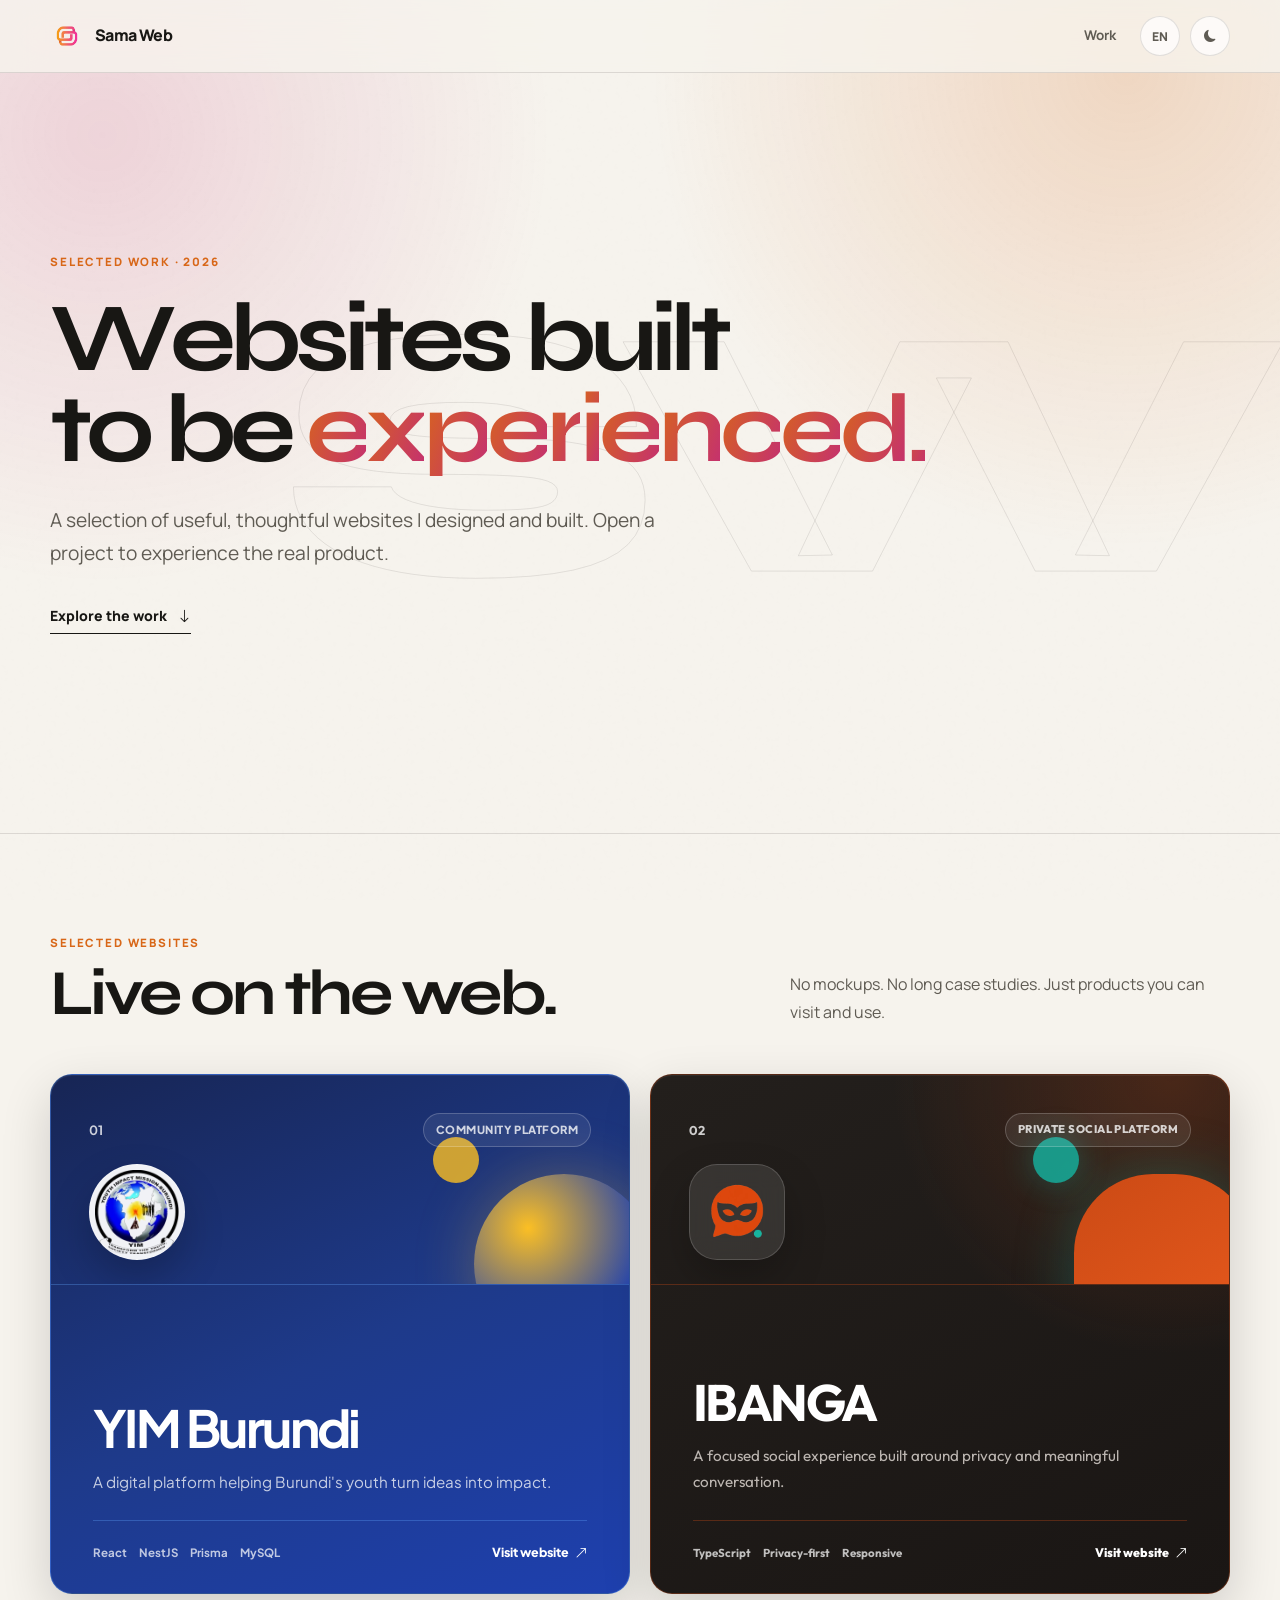
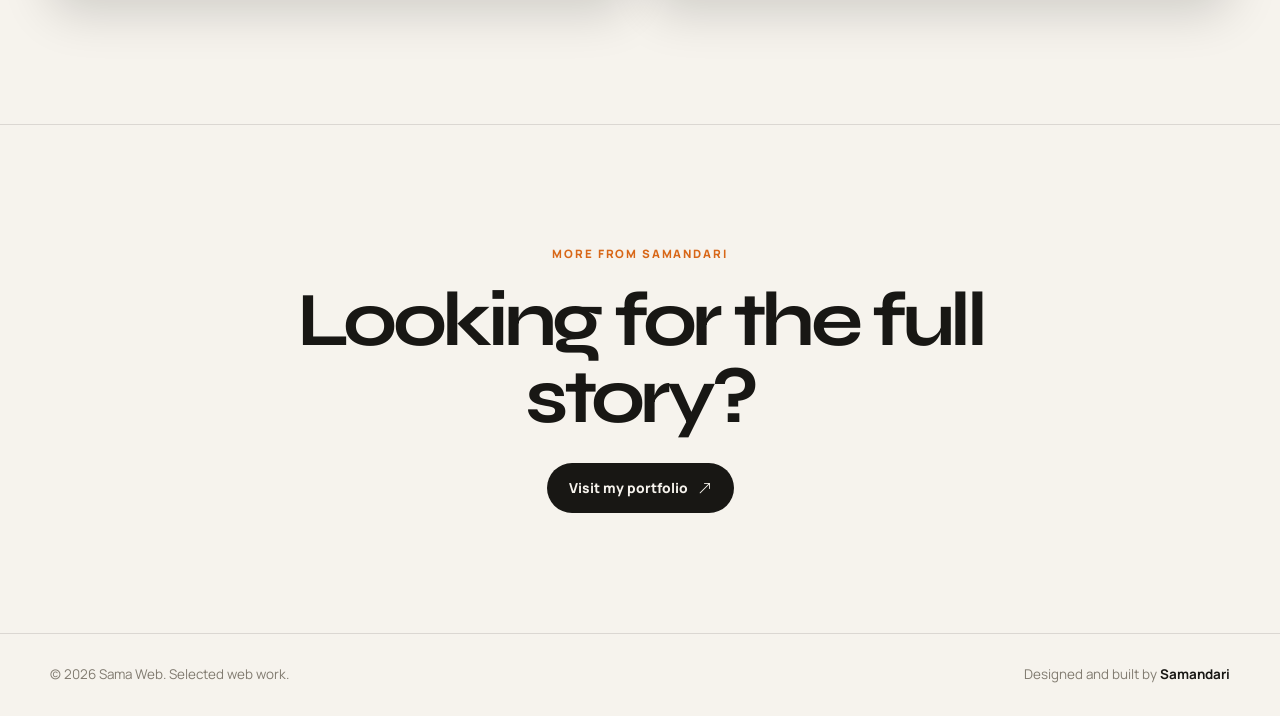
==== commit b83a5001: "Feat: Production" ====
--- a/index.html
+++ b/index.html
@@ -5,27 +5,27 @@
   <script>
     (function () {
       try {
-        var v = localStorage.getItem("webshow-theme");
-        document.documentElement.setAttribute("data-theme", v === "dark" || v === "light" ? v : "light");
-      } catch (e) {
+        var theme = localStorage.getItem("webshow-theme");
+        document.documentElement.setAttribute("data-theme", theme === "dark" ? "dark" : "light");
+      } catch (error) {
         document.documentElement.setAttribute("data-theme", "light");
       }
     })();
   </script>
   <meta name="viewport" content="width=device-width, initial-scale=1.0" />
-  <title>Sama Web - Curated web experiences</title>
-  <meta name="description" content="Showcase of public web projects: community platforms and privacy-forward products." />
+  <title>Sama Web — Selected websites by Samandari</title>
+  <meta name="description" content="Selected websites designed and built by Samandari." />
   <link rel="icon" href="assets/img/favicon.ico" sizes="any" />
   <link rel="apple-touch-icon" href="assets/img/logo.webp" />
   <meta property="og:type" content="website" />
-  <meta property="og:title" content="Sama Web - curated web experiences" />
-  <meta property="og:description" content="Community platforms and privacy-first sites - fast, accessible, modern stacks." />
+  <meta property="og:title" content="Sama Web — Selected websites" />
+  <meta property="og:description" content="Selected websites designed and built by Samandari." />
   <meta property="og:image" content="https://web.samandari.dev/assets/img/og.webp" />
   <meta property="og:url" content="https://web.samandari.dev/" />
   <meta property="og:site_name" content="Sama Web" />
   <meta name="twitter:card" content="summary_large_image" />
-  <meta name="twitter:title" content="Sama Web" />
-  <meta name="twitter:description" content="Curated public web projects by Samandari." />
+  <meta name="twitter:title" content="Sama Web — Selected websites" />
+  <meta name="twitter:description" content="Selected websites designed and built by Samandari." />
   <meta name="twitter:image" content="https://web.samandari.dev/assets/img/og.webp" />
   <link rel="canonical" href="https://web.samandari.dev/" />
   <link rel="alternate" hreflang="en" href="https://web.samandari.dev/" />
@@ -34,72 +34,88 @@
   <link rel="preconnect" href="https://fonts.googleapis.com" />
   <link rel="preconnect" href="https://fonts.gstatic.com" crossorigin />
   <link rel="preconnect" href="https://cdn.jsdelivr.net" crossorigin />
-  <link href="https://fonts.googleapis.com/css2?family=Manrope:wght@400;500;600;700;800&family=Syne:wght@600;700;800&display=swap" rel="stylesheet" />
+  <link href="https://fonts.googleapis.com/css2?family=Manrope:wght@400;500;600;700;800&family=Outfit:wght@500;600;700&family=Plus+Jakarta+Sans:wght@500;600;700&family=Syne:wght@600;700;800&display=swap" rel="stylesheet" />
   <link rel="stylesheet" href="https://cdn.jsdelivr.net/npm/bootstrap-icons@1.11.3/font/bootstrap-icons.min.css" />
   <link rel="stylesheet" href="assets/css/base.css" />
   <link rel="stylesheet" href="assets/css/components.css" />
 </head>
 <body>
   <div class="body-mesh" aria-hidden="true"></div>
-  <header class="header" role="banner">
+  <a class="skip-link" href="#main" id="skipLink">Skip to content</a>
+
+  <header class="header">
     <div class="container header__inner">
-      <a href="index.html" class="header__logo">
+      <a href="/" class="header__logo" aria-label="Sama Web">
         <img src="assets/img/logo.webp" alt="" class="header__logo-img" width="34" height="34" decoding="async" />
-        <span id="storeName"></span>
+        <span id="storeName">Sama Web</span>
       </a>
-      <div class="header__search">
-        <i class="bi bi-search" aria-hidden="true"></i>
-        <input type="search" id="searchInput" name="q" autocomplete="off" />
-      </div>
-      <nav class="header__nav" aria-label="Settings">
-        <button type="button" class="header__toggle" id="langToggle" title="Language" aria-label="Toggle language">EN</button>
-        <button type="button" class="header__toggle" id="themeToggle" title="Theme" aria-label="Toggle color theme">
+      <nav class="header__nav" id="settingsNav">
+        <a href="#work" class="header__work-link" id="workLink">Work</a>
+        <button type="button" class="header__toggle" id="langToggle">EN</button>
+        <button type="button" class="header__toggle" id="themeToggle">
           <i class="bi bi-moon-fill" aria-hidden="true"></i>
         </button>
-        <a href="https://www.samandari.dev/" target="_blank" rel="noopener noreferrer" class="header__link" aria-label="Portfolio website">
-          <i class="bi bi-globe2" aria-hidden="true"></i>
-        </a>
       </nav>
     </div>
   </header>
 
   <main id="main">
     <section class="hero" aria-labelledby="heroTitle">
+      <div class="container hero__inner">
+        <p class="eyebrow" id="heroLabel">Selected work · 2026</p>
+        <h1 class="hero__title" id="heroTitle">Websites built to be experienced.</h1>
+        <p class="hero__subtitle" id="heroSubtitle">A selection of useful, thoughtful websites I designed and built. Open a project to experience the real product.</p>
+        <a class="hero__cta" href="#work">
+          <span id="exploreLabel">Explore the work</span>
+          <i class="bi bi-arrow-down" aria-hidden="true"></i>
+        </a>
+      </div>
+    </section>
+
+    <section class="work" id="work" aria-labelledby="workTitle">
       <div class="container">
-        <p class="hero__label" id="heroLabel"></p>
-        <h1 class="hero__title" id="heroTitle"></h1>
-        <p class="hero__subtitle" id="heroSubtitle"></p>
-        <div class="hero__search-mobile">
-          <i class="bi bi-search" aria-hidden="true"></i>
-          <input type="search" id="searchInputMobile" name="qm" autocomplete="off" />
+        <div class="section-heading">
+          <div>
+            <p class="eyebrow" id="workLabel">Selected websites</p>
+            <h2 id="workTitle">Live on the web.</h2>
+          </div>
+          <p id="workIntro">No mockups. No long case studies. Just products you can visit and use.</p>
+        </div>
+        <div class="project-grid" id="projectGrid">
+          <noscript>
+            <p><a href="https://yimburundi.com">YIM Burundi</a></p>
+            <p><a href="https://www.ibanga.samandari.dev">IBANGA</a></p>
+          </noscript>
         </div>
       </div>
     </section>
 
-    <section class="catalog" aria-labelledby="catalogHeading">
-      <h2 id="catalogHeading" class="visually-hidden">Project catalog</h2>
-      <div class="container">
-        <div class="catalog__filters" id="filters"></div>
-        <div class="catalog__grid" id="appGrid"></div>
-        <p class="catalog__empty" id="emptyState" hidden></p>
+    <section class="contact" aria-labelledby="contactTitle">
+      <div class="container contact__inner">
+        <p class="eyebrow" id="contactLabel">More from Samandari</p>
+        <h2 id="contactTitle">Looking for the full story?</h2>
+        <a href="https://www.samandari.dev/" target="_blank" rel="noopener noreferrer" class="contact__link">
+          <span id="contactLinkLabel">Visit my portfolio</span>
+          <i class="bi bi-arrow-up-right" aria-hidden="true"></i>
+        </a>
       </div>
     </section>
   </main>
 
-  <footer class="footer" role="contentinfo">
+  <footer class="footer">
     <div class="container footer__inner">
       <p id="footerRights"></p>
-      <p class="footer__credit"><span id="footerBuilt"></span> <a href="https://www.samandari.dev/" target="_blank" rel="noopener noreferrer">Samandari</a></p>
+      <p><span id="footerBuilt"></span> <a href="https://www.samandari.dev/" target="_blank" rel="noopener noreferrer">Samandari</a></p>
     </div>
   </footer>
 
   <script type="application/ld+json">
   {
     "@context": "https://schema.org",
-    "@type": "Organization",
+    "@type": "CollectionPage",
     "name": "Sama Web",
     "url": "https://web.samandari.dev",
-    "logo": "https://web.samandari.dev/assets/img/logo.webp"
+    "description": "Selected websites designed and built by Samandari."
   }
   </script>
   <script src="assets/js/i18n.js"></script>
--- a/assets/css/base.css
+++ b/assets/css/base.css
@@ -1,92 +1,66 @@
-[data-theme="dark"] {
-  --bg: #07070c;
-  --bg-elevated: #101018;
-  --bg-card: #13131c;
-  --bg-card-hover: #1a1a28;
-  --bg-header: rgba(7, 7, 12, 0.82);
-  --bg-glow: radial-gradient(ellipse 80% 60% at 50% -20%, rgba(245, 158, 11, 0.15), transparent 55%);
-  --border: rgba(255, 255, 255, 0.08);
-  --border-strong: rgba(255, 255, 255, 0.14);
-  --text: #f4f4f5;
-  --text-muted: #a1a1aa;
-  --text-dim: #71717a;
-  --accent: #f59e0b;
-  --accent-2: #ec4899;
-  --accent-soft: rgba(245, 158, 11, 0.12);
-  --green: #34d399;
-  --green-soft: rgba(52, 211, 153, 0.12);
-  --orange: #fb923c;
-  --orange-soft: rgba(251, 146, 60, 0.1);
-  --shadow: 0 4px 28px rgba(0, 0, 0, 0.35);
-  --shadow-glow: 0 0 80px rgba(245, 158, 11, 0.06);
-  --header-shadow: none;
-}
-
-[data-theme="light"] {
-  --bg: #f9f8f5;
-  --bg-elevated: #ffffff;
-  --bg-card: #ffffff;
-  --bg-card-hover: #fdfcfa;
-  --bg-header: rgba(249, 248, 245, 0.92);
-  --bg-glow: radial-gradient(ellipse 95% 60% at 50% -18%, rgba(245, 158, 11, 0.16), transparent 58%),
-    radial-gradient(ellipse 55% 45% at 92% 8%, rgba(236, 72, 153, 0.07), transparent 52%);
-  --border: #e8e7e4;
-  --border-strong: #d6d3cd;
-  --text: #1c1917;
-  --text-muted: #57534e;
-  --text-dim: #78716c;
-  --accent: #d97706;
-  --accent-2: #db2777;
-  --accent-soft: rgba(217, 119, 6, 0.12);
-  --green: #059669;
-  --green-soft: rgba(5, 150, 105, 0.12);
-  --orange: #ea580c;
-  --orange-soft: rgba(234, 88, 12, 0.1);
-  --shadow: 0 4px 24px rgba(28, 25, 23, 0.08);
-  --shadow-glow: 0 24px 56px rgba(28, 25, 23, 0.07);
-  --header-shadow: 0 1px 0 rgba(28, 25, 23, 0.06);
-}
-
 :root {
-  --radius: 16px;
+  --font-body: "Manrope", system-ui, sans-serif;
+  --font-display: "Syne", system-ui, sans-serif;
+  --radius: 22px;
   --radius-sm: 12px;
   --radius-pill: 999px;
-  --transition: 0.28s cubic-bezier(0.4, 0, 0.2, 1);
-  --transition-bounce: 0.5s cubic-bezier(0.34, 1.15, 0.64, 1);
-  --transition-smooth: 0.38s cubic-bezier(0.22, 1, 0.36, 1);
-  --gradient-accent: linear-gradient(118deg, var(--accent) 0%, #ea580c 48%, var(--accent-2) 100%);
-  --font-hero: "Syne", system-ui, sans-serif;
-  --font-display: "Manrope", system-ui, sans-serif;
-  --font-body: "Manrope", system-ui, sans-serif;
+  --transition: 240ms cubic-bezier(0.22, 1, 0.36, 1);
+}
+
+[data-theme="light"] {
+  --bg: #f6f3ed;
+  --bg-elevated: rgba(255, 255, 255, 0.7);
+  --bg-card: rgba(255, 255, 255, 0.68);
+  --text: #181714;
+  --text-muted: #5f5b53;
+  --text-dim: #817b70;
+  --border: rgba(24, 23, 20, 0.12);
+  --border-strong: rgba(24, 23, 20, 0.2);
+  --accent: #d86718;
+  --accent-2: #c42f72;
+  --accent-soft: rgba(216, 103, 24, 0.12);
+  --header: rgba(246, 243, 237, 0.82);
+  --shadow: 0 24px 60px rgba(51, 42, 31, 0.1);
+}
+
+[data-theme="dark"] {
+  --bg: #12100e;
+  --bg-elevated: rgba(35, 31, 27, 0.78);
+  --bg-card: rgba(28, 25, 22, 0.78);
+  --text: #f4efe6;
+  --text-muted: #bdb3a6;
+  --text-dim: #877e73;
+  --border: rgba(244, 239, 230, 0.1);
+  --border-strong: rgba(244, 239, 230, 0.18);
+  --accent: #e4a15f;
+  --accent-2: #c96f57;
+  --accent-soft: rgba(228, 161, 95, 0.13);
+  --header: rgba(18, 16, 14, 0.88);
+  --shadow: 0 28px 70px rgba(0, 0, 0, 0.42);
 }
 
 *,
 *::before,
 *::after {
+  box-sizing: border-box;
   margin: 0;
   padding: 0;
-  box-sizing: border-box;
-}
-
-[hidden] {
-  display: none !important;
 }
 
 html {
   scroll-behavior: smooth;
   -webkit-font-smoothing: antialiased;
-  font-optical-sizing: auto;
 }
 
 body {
+  min-height: 100vh;
+  display: flex;
+  flex-direction: column;
+  overflow-x: hidden;
+  background: var(--bg);
+  color: var(--text);
   font-family: var(--font-body);
-  font-size: 1.0625rem;
-  background: var(--bg);
-  color: var(--text);
-  line-height: 1.62;
-  min-height: 100vh;
-  display: flex;
-  flex-direction: column;
+  line-height: 1.6;
   transition: background var(--transition), color var(--transition);
 }
 
@@ -96,6 +70,16 @@
 
 a {
   color: inherit;
+}
+
+button,
+a {
+  -webkit-tap-highlight-color: transparent;
+}
+
+.container {
+  width: min(1180px, calc(100% - 40px));
+  margin-inline: auto;
 }
 
 .visually-hidden {
@@ -110,46 +94,51 @@
   border: 0;
 }
 
-.container {
-  max-width: 1120px;
-  margin: 0 auto;
-  padding: 0 20px;
-}
-
-/* Aurora mesh backdrop */
+.skip-link {
+  position: fixed;
+  top: 12px;
+  left: 12px;
+  z-index: 1000;
+  padding: 10px 16px;
+  border-radius: var(--radius-sm);
+  background: var(--text);
+  color: var(--bg);
+  text-decoration: none;
+  transform: translateY(-160%);
+  transition: transform var(--transition);
+}
+
+.skip-link:focus {
+  transform: translateY(0);
+}
+
 .body-mesh {
   position: fixed;
   inset: 0;
+  z-index: 0;
   pointer-events: none;
-  z-index: 0;
-  background: var(--bg-glow);
-  opacity: 1;
-}
-
-/* Aurora mesh + soft motion (reduced globally if prefers-reduced-motion) */
-.body-mesh::before {
-  content: "";
-  position: absolute;
-  inset: -5%;
-  background: radial-gradient(ellipse 58% 48% at 78% -5%, rgba(245, 158, 11, 0.22), transparent 62%),
-    radial-gradient(ellipse 45% 38% at 12% 35%, rgba(236, 72, 153, 0.14), transparent 58%);
-  animation: meshPulse 22s ease-in-out infinite alternate;
-  pointer-events: none;
-  z-index: 0;
-}
-
-[data-theme="light"] .body-mesh::before {
-  background: radial-gradient(ellipse 58% 48% at 78% -5%, rgba(245, 158, 11, 0.2), transparent 62%),
-    radial-gradient(ellipse 45% 38% at 8% 40%, rgba(236, 72, 153, 0.1), transparent 58%);
+  background:
+    radial-gradient(circle at 8% 15%, color-mix(in srgb, var(--accent-2) 16%, transparent), transparent 32%),
+    radial-gradient(circle at 88% 8%, color-mix(in srgb, var(--accent) 20%, transparent), transparent 34%);
+}
+
+[data-theme="dark"] .body-mesh {
+  background:
+    radial-gradient(circle at 8% 12%, rgba(201, 111, 87, 0.08), transparent 34%),
+    radial-gradient(circle at 90% 5%, rgba(228, 161, 95, 0.07), transparent 32%),
+    linear-gradient(180deg, rgba(255, 255, 255, 0.01), transparent 40%);
 }
 
 .body-mesh::after {
   content: "";
   position: absolute;
   inset: 0;
-  z-index: 1;
-  background-image: url("data:image/svg+xml,%3Csvg viewBox='0 0 256 256' xmlns='http://www.w3.org/2000/svg'%3E%3Cfilter id='n'%3E%3CfeTurbulence type='fractalNoise' baseFrequency='0.85' numOctaves='4' stitchTiles='stitch'/%3E%3C/filter%3E%3Crect width='100%25' height='100%25' filter='url(%23n)' opacity='0.028'/%3E%3C/svg%3E");
-  opacity: 0.85;
+  opacity: 0.35;
+  background-image: url("data:image/svg+xml,%3Csvg viewBox='0 0 180 180' xmlns='http://www.w3.org/2000/svg'%3E%3Cfilter id='n'%3E%3CfeTurbulence type='fractalNoise' baseFrequency='.9' numOctaves='3' stitchTiles='stitchTiles'/%3E%3C/filter%3E%3Crect width='100%25' height='100%25' filter='url(%23n)' opacity='.025'/%3E%3C/svg%3E");
+}
+
+[data-theme="dark"] .body-mesh::after {
+  opacity: 0.18;
 }
 
 body > header,
@@ -163,148 +152,98 @@
   position: sticky;
   top: 0;
   z-index: 100;
-  background: var(--bg-header);
-  backdrop-filter: blur(16px) saturate(140%);
-  -webkit-backdrop-filter: blur(16px) saturate(140%);
   border-bottom: 1px solid var(--border);
-  box-shadow: var(--header-shadow, 0 0 transparent);
-  transition: background var(--transition), border-color var(--transition);
-  animation: headerEnter 0.55s cubic-bezier(0.22, 1, 0.36, 1) both;
+  background: var(--header);
+  backdrop-filter: blur(20px) saturate(140%);
+  -webkit-backdrop-filter: blur(20px) saturate(140%);
 }
 
 .header__inner {
-  display: flex;
-  align-items: center;
-  gap: 16px;
-  height: 64px;
+  min-height: 72px;
+  display: flex;
+  align-items: center;
+  justify-content: space-between;
+  gap: 24px;
 }
 
 .header__logo {
-  display: flex;
-  align-items: center;
-  gap: 12px;
-  text-decoration: none;
-  color: var(--text);
-  font-family: var(--font-display);
+  display: inline-flex;
+  align-items: center;
+  gap: 11px;
+  color: var(--text);
   font-weight: 800;
-  font-size: 1.22rem;
   letter-spacing: -0.04em;
-  flex-shrink: 0;
-  transition: transform var(--transition-smooth), opacity var(--transition);
-}
-
-.header__logo:hover {
-  transform: translateY(-2px);
-}
-
-.header__logo:active {
-  transform: translateY(0);
+  text-decoration: none;
 }
 
 .header__logo-img {
   width: 34px;
   height: 34px;
-  border-radius: 0;
   object-fit: contain;
 }
 
-.header__search {
-  flex: 1;
-  max-width: 380px;
-  position: relative;
-}
-
-.header__search i {
-  position: absolute;
-  left: 16px;
-  top: 50%;
-  transform: translateY(-50%);
-  color: var(--text-dim);
-  font-size: 0.9rem;
-  pointer-events: none;
-}
-
-.header__search input {
-  width: 100%;
-  padding: 12px 18px 12px 44px;
+.header__nav {
+  display: flex;
+  align-items: center;
+  gap: 10px;
+}
+
+.header__work-link {
+  display: inline-flex;
+  align-items: center;
+  gap: 6px;
+  min-height: 40px;
+  padding: 0 14px;
+  color: var(--text-muted);
+  font-size: 0.84rem;
+  font-weight: 700;
+  text-decoration: none;
+}
+
+.header__work-link:hover {
+  color: var(--text);
+}
+
+.header__toggle {
+  min-width: 40px;
+  height: 40px;
+  display: inline-grid;
+  place-items: center;
+  padding: 0 10px;
   border: 1px solid var(--border);
   border-radius: var(--radius-pill);
-  background: color-mix(in srgb, var(--bg-elevated) 88%, transparent);
-  color: var(--text);
-  font-size: 0.98rem;
+  background: var(--bg-elevated);
+  color: var(--text-muted);
   font-family: var(--font-body);
-  outline: none;
-  transition: border-color var(--transition), box-shadow var(--transition), transform var(--transition-smooth);
-}
-
-.header__search input::placeholder {
-  color: var(--text-dim);
-}
-
-.header__search input:focus {
-  border-color: var(--accent);
-  box-shadow: 0 0 0 3px var(--accent-soft);
+  font-size: 0.76rem;
+  font-weight: 800;
+  cursor: pointer;
+  transition: border-color var(--transition), color var(--transition), transform var(--transition);
+}
+
+.header__toggle:hover {
+  border-color: var(--border-strong);
+  color: var(--text);
   transform: translateY(-1px);
-}
-
-.header__nav {
-  display: flex;
-  align-items: center;
-  gap: 10px;
-  margin-left: auto;
-}
-
-.header__toggle {
-  display: flex;
-  align-items: center;
-  justify-content: center;
-  min-width: 40px;
-  height: 40px;
-  padding: 0 10px;
-  border-radius: var(--radius-pill);
-  border: 1px solid var(--border);
-  background: color-mix(in srgb, var(--bg-elevated) 88%, transparent);
-  color: var(--text-muted);
-  font-family: var(--font-display);
-  font-size: 0.76rem;
-  font-weight: 700;
-  letter-spacing: 0.06em;
-  cursor: pointer;
-  transition: all var(--transition);
-}
-
-.header__toggle:hover {
-  border-color: var(--accent);
-  color: var(--text);
-}
-
-.header__toggle i {
-  font-size: 1.05rem;
-}
-
-.header__link {
-  color: var(--text-muted);
-  text-decoration: none;
-  font-size: 1.25rem;
-  transition: color var(--transition);
-  display: flex;
-  align-items: center;
-}
-
-.header__link:hover {
-  color: var(--accent);
-}
-
-.header__link--back {
-  gap: 6px;
-  font-size: 0.92rem;
-  font-weight: 500;
 }
 
 .footer {
   border-top: 1px solid var(--border);
-  padding: 32px 0 36px;
-  background: color-mix(in srgb, var(--bg-elevated) 40%, transparent);
+  padding: 30px 0;
+}
+
+.footer__inner {
+  display: flex;
+  justify-content: space-between;
+  gap: 16px;
+  color: var(--text-dim);
+  font-size: 0.84rem;
+}
+
+.footer a {
+  color: var(--text);
+  font-weight: 700;
+  text-decoration: none;
 }
 
 ::selection {
@@ -312,78 +251,37 @@
   color: var(--text);
 }
 
-.footer__inner {
-  display: flex;
-  justify-content: space-between;
-  align-items: center;
-  flex-wrap: wrap;
-  gap: 12px;
-  font-size: 0.9rem;
-  color: var(--text-dim);
-}
-
-.footer__credit a {
-  color: var(--accent);
-  text-decoration: none;
-  font-weight: 600;
-}
-
-.footer__credit a:hover {
-  text-decoration: underline;
-}
-
-@keyframes fadeRise {
-  from {
-    opacity: 0;
-    transform: translateY(18px);
-  }
-  to {
-    opacity: 1;
-    transform: translateY(0);
-  }
-}
-
-@keyframes meshPulse {
-  0% {
-    opacity: 0.75;
-    transform: scale(1) translate(0, 0);
-  }
-  100% {
-    opacity: 1;
-    transform: scale(1.04) translate(1.5%, 2%);
-  }
-}
-
-@keyframes headerEnter {
-  from {
-    opacity: 0;
-    transform: translateY(-12px);
-  }
-  to {
-    opacity: 1;
-    transform: translateY(0);
-  }
-}
-
 :focus-visible {
   outline: 2px solid var(--accent);
-  outline-offset: 2px;
+  outline-offset: 3px;
+}
+
+@media (max-width: 640px) {
+  .container {
+    width: min(100% - 28px, 1180px);
+  }
+
+  .header__inner {
+    min-height: 62px;
+  }
+
+  .header__work-link {
+    display: none;
+  }
+
+  .footer__inner {
+    flex-direction: column;
+    gap: 4px;
+  }
 }
 
 @media (prefers-reduced-motion: reduce) {
   *,
   *::before,
   *::after {
+    scroll-behavior: auto !important;
     animation-duration: 0.01ms !important;
+    animation-iteration-count: 1 !important;
     transition-duration: 0.01ms !important;
   }
-
-  .body-mesh::before {
-    animation: none;
-    transform: none;
-  }
-
-  .header {
-    animation: none;
-  }
-}
+}
--- a/assets/css/components.css
+++ b/assets/css/components.css
@@ -1,1393 +1,500 @@
-/* ===== HERO (blobs on main so glow is not clipped at catalog) ===== */
-main:has(> .hero) {
+.eyebrow {
+  color: var(--accent);
+  font-size: 0.72rem;
+  font-weight: 800;
+  letter-spacing: 0.16em;
+  text-transform: uppercase;
+}
+
+.hero {
+  min-height: min(760px, calc(100svh - 72px));
+  display: grid;
+  align-items: center;
+  padding: 90px 0 110px;
+}
+
+.hero__inner {
   position: relative;
 }
 
-main:has(> .hero)::before,
-main:has(> .hero)::after {
-  content: "";
+.hero__inner::after {
+  content: "SW";
   position: absolute;
-  width: min(300px, 82vw);
-  height: min(300px, 82vw);
-  border-radius: 50%;
-  filter: blur(88px);
-  opacity: 0.2;
+  right: -0.05em;
+  top: 50%;
+  z-index: -1;
+  color: transparent;
+  font-family: var(--font-display);
+  font-size: clamp(10rem, 28vw, 25rem);
+  font-weight: 800;
+  line-height: 0.7;
+  letter-spacing: -0.12em;
+  -webkit-text-stroke: 1px var(--border);
+  transform: translateY(-45%);
+  opacity: 0.75;
   pointer-events: none;
-  z-index: 0;
-  animation: heroBlob 18s ease-in-out infinite;
-}
-
-[data-theme="light"] main:has(> .hero)::before,
-[data-theme="light"] main:has(> .hero)::after {
-  opacity: 0.34;
-}
-
-main:has(> .hero)::before {
-  background: var(--accent);
-  top: 0;
-  right: -8%;
-  animation-delay: 0s;
-}
-
-main:has(> .hero)::after {
-  width: min(240px, 62vw);
-  height: min(240px, 62vw);
-  background: var(--accent-2);
-  top: clamp(200px, 32vh, 380px);
-  left: -6%;
-  animation-delay: -9s;
-}
-
-main:has(> .hero) > .hero,
-main:has(> .hero) > .catalog {
-  position: relative;
-  z-index: 1;
-}
-
-.hero {
-  padding: 72px 0 12px;
-  text-align: center;
-  position: relative;
-}
-
-.hero .container {
-  position: relative;
-}
-
-.hero__label {
-  display: inline-flex;
-  align-items: center;
-  gap: 8px;
+}
+
+.hero__title {
+  max-width: 980px;
+  margin: 22px 0 28px;
   font-family: var(--font-display);
-  font-size: 0.72rem;
+  font-size: clamp(3.4rem, 7.6vw, 7.2rem);
   font-weight: 700;
-  letter-spacing: 0.14em;
-  text-transform: uppercase;
-  color: var(--accent);
-  margin-bottom: 20px;
-  padding: 8px 16px;
-  border-radius: var(--radius-pill);
-  border: 1px solid color-mix(in srgb, var(--accent) 28%, var(--border));
-  background: color-mix(in srgb, var(--accent-soft) 65%, transparent);
-  animation: fadeRise 0.7s ease both;
-}
-
-.hero__label::before {
-  content: "";
-  width: 6px;
-  height: 6px;
-  border-radius: 50%;
-  background: var(--gradient-accent);
-  box-shadow: 0 0 10px var(--accent);
-}
-
-.hero__title {
-  font-family: var(--font-hero);
-  font-size: clamp(2.65rem, 6.9vw, 4.45rem);
-  font-weight: 700;
-  line-height: 1.04;
-  letter-spacing: -0.045em;
-  margin-bottom: 18px;
-  font-optical-sizing: auto;
-  animation: fadeRise 0.78s ease 0.08s both;
-}
-
-.hero__dance {
+  line-height: 0.94;
+  letter-spacing: -0.065em;
+}
+
+.hero__title-line {
   display: block;
 }
-
-.hero__line {
-  display: block;
-}
-
-.hero__char {
+.hero-word { display: inline-block; }
+@media (min-width: 821px) { .hero__title-line { white-space: nowrap; } }
+.hero-letter {
   display: inline-block;
-  color: var(--text);
-  transform-origin: 50% 100%;
-  animation: heroCharFloat 4.2s ease-in-out infinite;
-  animation-delay: calc(var(--i) * 0.04s);
-}
-
-.hero__char--accent {
+  transform-origin: 50% 78%;
+}
+
+.hero-letter--accent {
   color: transparent;
-  background: var(--gradient-accent);
-  background-size: 200% auto;
+  background: linear-gradient(110deg, var(--accent), var(--accent-2));
+  background-clip: text;
   -webkit-background-clip: text;
-  background-clip: text;
   -webkit-text-fill-color: transparent;
-  animation: heroCharFloat 4.2s ease-in-out infinite, gradientFlow 12s ease infinite;
-  animation-delay: calc(var(--i) * 0.04s), 0s;
-}
-
-.hero__char--swing {
-  transform-origin: 50% 88%;
-  animation: heroCharSwing 2.75s ease-in-out infinite;
-  animation-delay: calc(var(--i) * 0.055s);
-}
-
-.hero__char--accent.hero__char--swing {
-  animation: heroCharSwing 2.75s ease-in-out infinite, gradientFlow 12s ease infinite;
-  animation-delay: calc(var(--i) * 0.055s), 0s;
-}
-
-.hero__char--flip {
-  display: inline-block;
-  vertical-align: baseline;
-  perspective: 520px;
-  line-height: 1;
-  animation: none;
-}
-
-.hero__char-flip {
-  display: inline-block;
-  position: relative;
-  transform-style: preserve-3d;
-  transform-origin: 50% 52%;
-  animation: heroCharFlip 3.4s ease-in-out infinite;
-  animation-delay: calc(var(--i) * 0.06s);
-}
-
-.hero__char-flip__face {
-  display: inline-block;
-  backface-visibility: hidden;
-  -webkit-backface-visibility: hidden;
-}
-
-.hero__char-flip__face--back {
-  position: absolute;
-  left: 0;
-  top: 0;
-  width: 100%;
-  transform: rotateY(180deg);
-}
-
-.hero__char--accent .hero__char-flip__face {
-  color: transparent;
-  background: var(--gradient-accent);
-  background-size: 200% auto;
-  -webkit-background-clip: text;
-  background-clip: text;
-  -webkit-text-fill-color: transparent;
-}
-
-.hero__char--accent.hero__char--flip .hero__char-flip {
-  animation: heroCharFlip 3.4s ease-in-out infinite, gradientFlow 12s ease infinite;
-  animation-delay: calc(var(--i) * 0.06s), 0s;
+}
+
+.hero-letter--float {
+  animation: letterFloat 5s ease-in-out infinite;
+  animation-delay: calc(var(--letter-index) * 35ms);
+}
+
+.hero-letter--swing {
+  animation: letterSwing 3.2s ease-in-out infinite;
+  animation-delay: calc(var(--letter-index) * 45ms);
+}
+
+.hero-letter--flip {
+  animation: letterFlip 4.4s ease-in-out infinite;
+  animation-delay: calc(var(--letter-index) * 55ms);
 }
 
 .hero__subtitle {
-  font-family: var(--font-body);
+  max-width: 650px;
   color: var(--text-muted);
-  font-size: 1.15rem;
-  max-width: 520px;
-  margin: 0 auto;
-  line-height: 1.65;
-  letter-spacing: -0.01em;
-  animation: fadeRise 0.85s ease 0.14s both;
-}
-
-.stats-banner {
-  padding: 14px 0 6px;
-  text-align: center;
-}
-
-.stats-banner__inner {
+  font-size: clamp(1rem, 1.8vw, 1.2rem);
+  line-height: 1.75;
+}
+
+.hero__cta {
   display: inline-flex;
   align-items: center;
   gap: 10px;
-  padding: 11px 24px;
-  border-radius: 100px;
-  background: var(--green-soft);
-  border: 1px solid var(--green);
+  margin-top: 34px;
+  padding-bottom: 5px;
+  border-bottom: 1px solid var(--text);
   font-size: 0.88rem;
-  font-weight: 600;
-  color: var(--green);
-}
-
-.stats-banner__icon {
-  font-size: 1rem;
-}
-
-/* ===== CATALOG ===== */
-.catalog {
-  padding: 8px 0 88px;
-}
-
-.catalog .container {
+  font-weight: 800;
+  text-decoration: none;
+}
+
+.hero__cta i {
+  transition: transform var(--transition);
+}
+
+.hero__cta:hover i {
+  transform: translateY(4px);
+}
+
+.work {
+  padding: 100px 0 130px;
+  border-top: 1px solid var(--border);
+}
+
+.section-heading {
+  display: grid;
+  grid-template-columns: 1fr minmax(280px, 440px);
+  align-items: end;
+  gap: 60px;
+  margin-bottom: 48px;
+}
+
+.section-heading h2 {
+  margin-top: 10px;
+  font-family: var(--font-display);
+  font-size: clamp(2.3rem, 5vw, 4.5rem);
+  line-height: 1;
+  letter-spacing: -0.055em;
+}
+
+.section-heading > p {
+  color: var(--text-muted);
+  line-height: 1.75;
+}
+
+.project-grid {
+  display: grid;
+  grid-template-columns: repeat(2, minmax(0, 1fr));
+  gap: 20px;
+}
+
+.project-card {
+  --project-primary: var(--accent);
+  --project-secondary: var(--accent-2);
+  --project-bg: var(--bg-card);
+  --project-muted: var(--text-muted);
+  --project-border: var(--border);
   position: relative;
-}
-
-.catalog__filters {
+  min-height: 520px;
   display: flex;
-  gap: 8px;
-  margin-bottom: 28px;
-  flex-wrap: wrap;
-  justify-content: center;
-}
-
-.catalog__filters .filter-btn {
-  animation: fadeRise 0.48s cubic-bezier(0.22, 1, 0.36, 1) both;
-}
-
-.catalog__filters .filter-btn:nth-child(1) {
-  animation-delay: 0.02s;
-}
-
-.catalog__filters .filter-btn:nth-child(2) {
-  animation-delay: 0.06s;
-}
-
-.catalog__filters .filter-btn:nth-child(3) {
-  animation-delay: 0.1s;
-}
-
-.catalog__filters .filter-btn:nth-child(4) {
-  animation-delay: 0.14s;
-}
-
-.filter-btn {
-  padding: 11px 24px;
-  border: 1px solid var(--border);
-  border-radius: 100px;
-  background: transparent;
-  color: var(--text-muted);
-  font-family: var(--font-display);
-  font-size: 0.88rem;
-  font-weight: 600;
-  cursor: pointer;
-  transition: border-color var(--transition), color var(--transition), transform var(--transition-smooth),
-    box-shadow var(--transition), background var(--transition);
-}
-
-.filter-btn:active {
-  transform: scale(0.97);
-}
-
-.filter-btn:hover {
-  border-color: var(--accent);
-  color: var(--text);
-  transform: translateY(-2px);
-}
-
-.filter-btn.active {
-  background: var(--gradient-accent);
-  border-color: transparent;
+  flex-direction: column;
+  overflow: hidden;
+  border: 1px solid var(--project-border);
+  border-radius: var(--radius);
+  background: var(--project-bg);
+  box-shadow: 0 18px 50px rgba(0, 0, 0, 0.16), 0 1px 0 rgba(255, 255, 255, 0.06) inset;
   color: #fff;
-  box-shadow: 0 6px 20px color-mix(in srgb, var(--accent) 35%, transparent);
-}
-
-.catalog__grid {
-  display: grid;
-  grid-template-columns: repeat(auto-fill, minmax(340px, 1fr));
-  gap: 20px;
-}
-
-.catalog__empty {
-  text-align: center;
-  color: var(--text-dim);
-  padding: 72px 0;
-  font-size: 1.06rem;
-}
-
-/* ===== APP CARD ===== */
-.app-card {
+  text-decoration: none;
+  transition: transform var(--transition), border-color var(--transition), box-shadow var(--transition);
+}
+
+.project-card--yimburundi {
+  --project-primary: #1e40af;
+  --project-secondary: #fbbf24;
+  --project-bg: linear-gradient(155deg, #172554 0%, #1e3a8a 52%, #1e40af 100%);
+  --project-muted: rgba(255, 255, 255, 0.75);
+  --project-border: rgba(96, 165, 250, 0.32);
+  font-family: "Plus Jakarta Sans", var(--font-body);
+}
+
+.project-card--ibanga {
+  --project-primary: #cb4a15;
+  --project-secondary: #14b8a6;
+  --project-bg:
+    radial-gradient(circle at 90% 0%, rgba(203, 74, 21, 0.24), transparent 38%),
+    linear-gradient(155deg, #231f1c 0%, #1a1614 100%);
+  --project-muted: rgba(255, 248, 242, 0.7);
+  --project-border: rgba(203, 74, 21, 0.34);
+  font-family: "Outfit", var(--font-body);
+}
+
+.project-card:hover {
+  border-color: color-mix(in srgb, var(--project-secondary) 55%, var(--project-border));
+  box-shadow: var(--shadow);
+  transform: translateY(-6px);
+}
+
+.project-card__visual {
   position: relative;
-  background: var(--bg-card);
-  border: 1px solid var(--border);
-  border-radius: var(--radius);
-  padding: 24px 24px 24px 22px;
-  text-decoration: none;
-  color: var(--text);
-  display: flex;
-  gap: 20px;
-  align-items: flex-start;
-  transition: transform var(--transition-smooth), background var(--transition-smooth),
-    box-shadow var(--transition-smooth), border-color var(--transition-smooth);
-  cursor: pointer;
-  animation: fadeRise 0.62s cubic-bezier(0.22, 1, 0.36, 1) both;
+  min-height: 210px;
   overflow: hidden;
-}
-
-[data-theme="light"] .app-card {
-  box-shadow: 0 1px 2px rgba(28, 25, 23, 0.04), 0 8px 28px rgba(28, 25, 23, 0.05);
-}
-
-.app-card::after {
-  content: "\F144";
-  font-family: "bootstrap-icons";
-  position: absolute;
-  top: 22px;
-  right: 20px;
-  font-size: 1rem;
-  color: var(--text-dim);
-  opacity: 0;
-  transform: translate(-6px, 6px);
-  transition: opacity var(--transition-smooth), transform var(--transition-smooth), color var(--transition);
-  pointer-events: none;
-}
-
-.app-card:hover::after {
-  opacity: 1;
-  transform: translate(0, 0);
-  color: var(--accent);
-}
-
-.app-card::before {
-  content: "";
-  position: absolute;
-  inset: 0;
-  border-radius: inherit;
-  padding: 1px;
-  background: linear-gradient(135deg, rgba(245, 158, 11, 0.35), transparent 45%, rgba(236, 72, 153, 0.2));
-  -webkit-mask: linear-gradient(#fff 0 0) content-box, linear-gradient(#fff 0 0);
-  -webkit-mask-composite: xor;
-  mask-composite: exclude;
-  opacity: 0;
-  transition: opacity var(--transition);
-  pointer-events: none;
-}
-
-.app-card:hover {
-  background: var(--bg-card-hover);
-  border-color: color-mix(in srgb, var(--accent) 35%, var(--border));
-  transform: translateY(-2px);
-  box-shadow: var(--shadow);
-}
-
-[data-theme="light"] .app-card:hover {
-  box-shadow: var(--shadow), 0 4px 16px rgba(217, 119, 6, 0.06);
-}
-
-.app-card:hover::before {
-  opacity: 1;
-}
-
-.app-card:nth-child(2) {
-  animation-delay: 0.06s;
-}
-
-.app-card:nth-child(3) {
-  animation-delay: 0.12s;
-}
-
-.app-card:nth-child(4) {
-  animation-delay: 0.18s;
-}
-
-.app-card:nth-child(5) {
-  animation-delay: 0.24s;
-}
-
-.app-card:nth-child(6) {
-  animation-delay: 0.3s;
-}
-
-.app-card:nth-child(7) {
-  animation-delay: 0.34s;
-}
-
-.app-card:nth-child(8) {
-  animation-delay: 0.38s;
-}
-
-.app-card:nth-child(9) {
-  animation-delay: 0.42s;
-}
-
-.app-card:nth-child(10) {
-  animation-delay: 0.46s;
-}
-
-.app-card:nth-child(11) {
-  animation-delay: 0.5s;
-}
-
-.app-card:nth-child(12) {
-  animation-delay: 0.54s;
-}
-
-.app-card__icon-wrap {
+  padding: clamp(24px, 4vw, 38px);
+  border-bottom: 1px solid var(--project-border);
+}
+
+.project-card__top {
   position: relative;
-  flex-shrink: 0;
-  width: 72px;
-  height: 72px;
-}
-
-.app-card__icon-wrap--dev .app-card__icon {
-  filter: grayscale(0.7) brightness(0.5);
-}
-
-.app-card__lock {
-  position: absolute;
-  inset: 0;
+  z-index: 2;
   display: flex;
   align-items: center;
-  justify-content: center;
-  font-size: 1.6rem;
-  color: rgba(255, 255, 255, 0.85);
+  justify-content: space-between;
+  gap: 16px;
+}
+
+.project-card__logo {
+  position: absolute;
+  left: clamp(24px, 4vw, 38px);
+  bottom: 24px;
+  z-index: 2;
+  width: 96px;
+  height: 96px;
+  display: grid;
+  place-items: center;
+  border: 1px solid rgba(255, 255, 255, 0.16);
+  border-radius: 28px;
+  background: rgba(255, 255, 255, 0.1);
+  box-shadow: 0 18px 40px rgba(0, 0, 0, 0.22);
+  backdrop-filter: blur(12px);
+  -webkit-backdrop-filter: blur(12px);
+  transition: transform var(--transition);
+}
+
+.project-card--yimburundi .project-card__logo {
+  border-radius: 50%;
+  background: rgba(255, 255, 255, 0.94);
+}
+
+.project-card__logo img {
+  width: 84px;
+  height: 84px;
+  object-fit: contain;
+}
+
+.project-card:hover .project-card__logo {
+  transform: rotate(-3deg) scale(1.04);
+}
+
+.project-card__orb {
+  position: absolute;
+  z-index: 1;
+  border-radius: 50%;
   pointer-events: none;
-  background: rgba(0, 0, 0, 0.2);
-  border-radius: 0;
-}
-
-.app-card__icon {
-  width: 72px;
-  height: 72px;
-  border-radius: 0;
-  object-fit: contain;
-  flex-shrink: 0;
-  border: none;
-  background: transparent;
-  transition: transform var(--transition-bounce);
-}
-
-.app-card:hover .app-card__icon {
-  transform: scale(1.04);
-}
-
-.app-card__body {
-  flex: 1;
-  min-width: 0;
-}
-
-.app-card__name {
-  font-family: var(--font-hero);
-  font-size: 1.2rem;
+  transition: transform 600ms cubic-bezier(0.22, 1, 0.36, 1);
+}
+
+.project-card__orb--one {
+  width: 180px;
+  height: 180px;
+  right: -25px;
+  bottom: -70px;
+  background: radial-gradient(circle at 30% 30%, var(--project-secondary), var(--project-primary) 68%);
+  box-shadow: 0 0 60px color-mix(in srgb, var(--project-secondary) 28%, transparent);
+}
+
+.project-card__orb--two {
+  width: 46px;
+  height: 46px;
+  right: 150px;
+  top: 62px;
+  background: var(--project-secondary);
+  opacity: 0.8;
+}
+
+.project-card--ibanga .project-card__orb--one {
+  border-radius: 44% 44% 44% 10%;
+  background: linear-gradient(145deg, var(--project-primary), #e85a1d);
+}
+
+.project-card--ibanga .project-card__orb--two {
+  background: var(--project-secondary);
+  box-shadow: 0 0 34px rgba(20, 184, 166, 0.45);
+}
+
+.project-card:hover .project-card__orb--one {
+  transform: translate(-8px, -6px) scale(1.06);
+}
+
+.project-card:hover .project-card__orb--two {
+  transform: translate(5px, -8px);
+}
+
+.project-card__number {
+  color: rgba(255, 255, 255, 0.78);
+  font-family: inherit;
+  font-size: 0.8rem;
   font-weight: 700;
-  letter-spacing: -0.03em;
-  margin-bottom: 6px;
-  padding-right: 1.5rem;
-}
-
-.app-card__tagline {
-  font-family: var(--font-display);
-  font-size: 0.9rem;
-  color: var(--text-muted);
-  font-weight: 600;
-  margin-bottom: 10px;
-  line-height: 1.4;
-}
-
-.app-card:hover .app-card__tagline {
-  color: var(--accent);
-}
-
-.app-card__desc {
-  font-family: var(--font-body);
-  font-size: 0.93rem;
-  color: var(--text-dim);
-  line-height: 1.55;
-  display: -webkit-box;
-  -webkit-line-clamp: 2;
-  -webkit-box-orient: vertical;
-  overflow: hidden;
-  margin-bottom: 14px;
-}
-
-.app-card__meta {
+}
+
+.project-card__category {
+  padding: 7px 12px;
+  border: 1px solid rgba(255, 255, 255, 0.2);
+  border-radius: var(--radius-pill);
+  background: rgba(255, 255, 255, 0.08);
+  color: rgba(255, 255, 255, 0.78);
+  font-size: 0.7rem;
+  font-weight: 800;
+  letter-spacing: 0.04em;
+  text-transform: uppercase;
+}
+
+.project-card__body {
+  margin-top: auto;
+  padding: 34px clamp(24px, 4vw, 42px) 26px;
+}
+
+.project-card__body h3 {
+  margin-bottom: 15px;
+  font-family: inherit;
+  font-size: clamp(2rem, 4vw, 3.4rem);
+  line-height: 1;
+  letter-spacing: -0.05em;
+}
+
+.project-card__body p {
+  max-width: 470px;
+  color: var(--project-muted);
+  font-size: 0.95rem;
+  line-height: 1.7;
+}
+
+.project-card__footer {
   display: flex;
-  gap: 8px;
+  align-items: center;
+  justify-content: space-between;
+  gap: 16px;
+  margin: 0 clamp(24px, 4vw, 42px);
+  padding: 22px 0 30px;
+  border-top: 1px solid var(--project-border);
+}
+
+.project-card__footer ul {
+  display: flex;
   flex-wrap: wrap;
-}
-
-.badge {
+  gap: 6px 12px;
+  list-style: none;
+  color: rgba(255, 255, 255, 0.72);
+  font-size: 0.72rem;
+  font-weight: 700;
+}
+
+.project-card__action {
   display: inline-flex;
   align-items: center;
-  gap: 4px;
-  padding: 5px 12px;
-  border-radius: 100px;
+  gap: 6px;
+  flex-shrink: 0;
+  font-size: 0.78rem;
+  font-weight: 800;
+}
+
+.project-card__action i {
+  transition: transform var(--transition);
+}
+
+.project-card:hover .project-card__action i {
+  transform: translate(3px, -3px);
+}
+
+.contact {
+  padding: 120px 0;
+  border-top: 1px solid var(--border);
+  text-align: center;
+}
+
+.contact h2 {
+  max-width: 780px;
+  margin: 18px auto 28px;
   font-family: var(--font-display);
-  font-size: 0.74rem;
-  font-weight: 700;
-  letter-spacing: 0.04em;
-  text-transform: uppercase;
-}
-
-.badge--category {
-  background: var(--accent-soft);
-  color: var(--accent);
-  border: 1px solid rgba(245, 158, 11, 0.25);
-}
-
-.badge--free {
-  background: var(--green-soft);
-  color: var(--green);
-  border: 1px solid rgba(52, 211, 153, 0.25);
-}
-
-.badge--paid {
-  background: var(--orange-soft);
-  color: var(--orange);
-  border: 1px solid rgba(251, 146, 60, 0.25);
-}
-
-.badge--dev {
-  background: rgba(113, 113, 122, 0.15);
-  color: #a1a1aa;
-}
-
-.badge--sold {
-  background: rgba(139, 92, 246, 0.12);
-  color: #c4b5fd;
-  border: 1px solid rgba(139, 92, 246, 0.25);
-}
-
-/* ===== APP DETAIL ===== */
-.app-detail {
-  padding: 36px 0 90px;
-  animation: fadeRise 0.52s cubic-bezier(0.22, 1, 0.36, 1) both;
-}
-
-.app-hero {
-  display: flex;
-  align-items: center;
-  gap: 28px;
-  margin-bottom: 44px;
-  animation: fadeRise 0.58s cubic-bezier(0.22, 1, 0.36, 1) 0.04s both;
-}
-
-.app-hero__icon-wrap {
-  position: relative;
-  flex-shrink: 0;
-  width: 96px;
-  height: 96px;
-}
-
-.app-hero__icon-wrap--dev .app-hero__icon {
-  filter: grayscale(0.7) brightness(0.5);
-}
-
-.app-hero__lock {
-  position: absolute;
-  inset: 0;
-  display: flex;
-  align-items: center;
-  justify-content: center;
-  font-size: 2.2rem;
-  color: rgba(255, 255, 255, 0.85);
-  pointer-events: none;
-  background: rgba(0, 0, 0, 0.2);
-  border-radius: 0;
-}
-
-.app-hero__icon {
-  width: 96px;
-  height: 96px;
-  border-radius: 0;
-  object-fit: contain;
-  flex-shrink: 0;
-  border: none;
-  box-shadow: none;
-  background: transparent;
-}
-
-.app-hero__info {
-  flex: 1;
-}
-
-.app-hero__name {
-  font-family: var(--font-hero);
-  font-size: clamp(1.85rem, 4.4vw, 2.45rem);
-  font-weight: 700;
-  letter-spacing: -0.035em;
-  margin-bottom: 6px;
-  font-optical-sizing: auto;
-}
-
-.app-hero__tagline {
-  font-family: var(--font-body);
-  color: var(--text-muted);
-  font-size: 1.14rem;
-  margin-bottom: 14px;
-}
-
-.app-hero__badges {
-  display: flex;
-  gap: 8px;
-  flex-wrap: wrap;
-  margin-bottom: 18px;
-}
-
-.app-hero__actions {
-  display: flex;
-  gap: 12px;
-  flex-wrap: wrap;
-}
-
+  font-size: clamp(2.5rem, 6vw, 5.5rem);
+  line-height: 1;
+  letter-spacing: -0.06em;
+}
+
+.contact__link,
 .btn {
   display: inline-flex;
   align-items: center;
-  gap: 8px;
-  padding: 14px 30px;
-  border-radius: 12px;
+  gap: 10px;
+  padding: 14px 22px;
+  border: 0;
+  border-radius: var(--radius-pill);
+  background: var(--text);
+  color: var(--bg);
+  font-size: 0.86rem;
+  font-weight: 800;
+  text-decoration: none;
+  transition: transform var(--transition), box-shadow var(--transition);
+}
+
+.contact__link:hover,
+.btn:hover {
+  box-shadow: var(--shadow);
+  transform: translateY(-3px);
+}
+
+.nf-page {
+  min-height: 100vh;
+  display: grid;
+  place-items: center;
+  padding: 40px 0;
+  text-align: center;
+}
+
+.nf-page__title {
   font-family: var(--font-display);
-  font-size: 0.98rem;
-  font-weight: 700;
-  text-decoration: none;
-  cursor: pointer;
-  border: none;
-  transition: transform var(--transition-smooth), filter var(--transition-smooth),
-    box-shadow var(--transition-smooth);
-}
-
-.btn--primary {
-  background: var(--gradient-accent);
-  color: #fff;
-  box-shadow: 0 4px 16px color-mix(in srgb, var(--accent) 30%, transparent);
-}
-
-.btn--primary:hover {
-  filter: brightness(1.06);
-  transform: translateY(-2px);
-  box-shadow: 0 10px 28px color-mix(in srgb, var(--accent) 38%, transparent);
-}
-
-.btn--share {
-  background: var(--bg-elevated);
-  color: var(--text);
-  border: 1px solid var(--border-strong);
-}
-
-.btn--share:hover {
-  border-color: var(--accent);
-  color: var(--accent);
-}
-
-.app-content {
-  display: grid;
-  grid-template-columns: 1fr 300px;
-  gap: 36px;
-  align-items: start;
-}
-
-.app-content__main {
-  min-width: 0;
-}
-
-.app-screenshots {
-  margin-bottom: 36px;
-}
-
-.app-screenshots h2,
-.app-screenshots h3,
-.app-description h2,
-.app-description h3,
-.app-features h2,
-.app-features h3 {
-  font-family: var(--font-display);
-  font-size: 1.12rem;
-  font-weight: 700;
-  margin-bottom: 14px;
-  letter-spacing: -0.022em;
-}
-
-.screenshots-track {
-  display: flex;
-  gap: 14px;
-  overflow-x: auto;
-  scroll-snap-type: x mandatory;
-  padding: 4px 4px 14px;
-  scrollbar-width: thin;
-  scrollbar-color: var(--border) transparent;
-  mask-image: linear-gradient(90deg, transparent, #000 12px, #000 calc(100% - 12px), transparent);
-  -webkit-mask-image: linear-gradient(90deg, transparent, #000 12px, #000 calc(100% - 12px), transparent);
-}
-
-.screenshot-item {
-  flex-shrink: 0;
-  width: min(220px, 46vw);
-  max-height: 380px;
-  border-radius: var(--radius-sm);
-  overflow: hidden;
-  scroll-snap-align: start;
-  cursor: pointer;
-  border: 1px solid var(--border);
-  background: var(--bg-elevated);
-  transition: transform var(--transition-smooth), border-color var(--transition);
-}
-
-.screenshot-item:hover {
-  transform: scale(1.02);
-  border-color: color-mix(in srgb, var(--accent) 40%, var(--border));
-}
-
-.screenshot-item img {
-  width: 100%;
-  height: auto;
-  max-height: 380px;
-  display: block;
-  object-fit: cover;
-  object-position: top center;
-}
-
-.app-description {
-  margin-bottom: 36px;
-}
-
-.app-description p {
-  font-family: var(--font-body);
+  font-size: clamp(2.5rem, 7vw, 5rem);
+  letter-spacing: -0.06em;
+}
+
+.nf-page__desc {
+  margin: 12px 0 28px;
   color: var(--text-muted);
-  font-size: 0.94rem;
-  line-height: 1.75;
-}
-
-.app-features ul {
-  list-style: none;
-  display: flex;
-  flex-direction: column;
-  gap: 10px;
-}
-
-.app-features li {
-  display: flex;
-  align-items: flex-start;
-  gap: 12px;
-  padding: 14px 16px;
-  background: color-mix(in srgb, var(--bg-card) 80%, var(--accent-soft));
-  border: 1px solid var(--border);
-  border-radius: var(--radius-sm);
-  font-family: var(--font-body);
-  font-size: 0.88rem;
-  color: var(--text-muted);
-  line-height: 1.55;
-  transition: border-color var(--transition), background var(--transition);
-}
-
-.app-features li:hover {
-  border-color: color-mix(in srgb, var(--accent) 25%, var(--border));
-}
-
-.app-features li::before {
-  content: "\F26A";
-  font-family: "bootstrap-icons";
-  color: var(--accent);
-  flex-shrink: 0;
-  margin-top: 1px;
-}
-
-.sidebar-card {
-  background: var(--bg-card);
-  border: 1px solid var(--border);
-  border-radius: var(--radius);
-  padding: 22px;
-  margin-bottom: 14px;
-  box-shadow: var(--shadow);
-}
-
-[data-theme="light"] .sidebar-card {
-  box-shadow: 0 4px 20px rgba(28, 25, 23, 0.05);
-}
-
-.sidebar-card h4 {
-  font-family: var(--font-display);
-  font-size: 0.72rem;
-  font-weight: 700;
-  color: var(--text-dim);
-  text-transform: uppercase;
-  letter-spacing: 0.14em;
-  margin-bottom: 14px;
-}
-
-.sidebar-row {
-  display: flex;
-  justify-content: space-between;
-  align-items: flex-start;
-  gap: 12px;
-  padding: 10px 0;
-  border-bottom: 1px solid var(--border);
-  font-family: var(--font-body);
-  font-size: 0.86rem;
-}
-
-.sidebar-row:last-child {
-  border-bottom: none;
-}
-
-.sidebar-row__label {
-  font-family: var(--font-display);
-  font-size: 0.78rem;
-  font-weight: 600;
-  color: var(--text-dim);
-  flex-shrink: 0;
-}
-
-.sidebar-row__value {
-  color: var(--text);
-  font-weight: 600;
-  text-align: right;
-  word-break: break-word;
-}
-
-.sidebar-row__value a {
-  color: var(--accent);
-  text-decoration: none;
-}
-
-.sidebar-row__value a:hover {
-  text-decoration: underline;
-}
-
-.legal-link {
-  display: flex;
-  align-items: center;
-  gap: 10px;
-  padding: 11px 0;
-  color: var(--text-muted);
-  text-decoration: none;
-  font-family: var(--font-display);
-  font-size: 0.88rem;
-  font-weight: 600;
-  border-bottom: 1px solid var(--border);
-  transition: color var(--transition);
-}
-
-.legal-link:last-child {
-  border-bottom: none;
-}
-
-.legal-link:hover {
-  color: var(--accent);
-}
-
-.lightbox {
-  position: fixed;
-  inset: 0;
-  z-index: 1000;
-  background: rgba(0, 0, 0, 0.92);
-  backdrop-filter: blur(10px);
-  display: flex;
-  align-items: center;
-  justify-content: center;
-}
-
-.lightbox__img {
-  max-height: 90vh;
-  max-width: 90vw;
-  object-fit: contain;
-  border-radius: var(--radius-sm);
-}
-
-.lightbox__close {
-  position: absolute;
-  top: 18px;
-  right: 18px;
-  background: rgba(255, 255, 255, 0.08);
-  border: none;
-  color: #fff;
-  width: 46px;
-  height: 46px;
-  border-radius: 50%;
-  font-size: 1.1rem;
-  cursor: pointer;
-  display: flex;
-  align-items: center;
-  justify-content: center;
-  transition: background var(--transition);
-}
-
-.lightbox__close:hover {
-  background: rgba(255, 255, 255, 0.18);
-}
-
-.lightbox__nav {
-  position: absolute;
-  top: 50%;
-  transform: translateY(-50%);
-  background: rgba(255, 255, 255, 0.08);
-  border: none;
-  color: #fff;
-  width: 50px;
-  height: 50px;
-  border-radius: 50%;
-  font-size: 1.2rem;
-  cursor: pointer;
-  display: flex;
-  align-items: center;
-  justify-content: center;
-}
-
-.lightbox__nav:hover {
-  background: rgba(255, 255, 255, 0.18);
-}
-
-.lightbox__nav--prev {
-  left: 18px;
-}
-
-.lightbox__nav--next {
-  right: 18px;
-}
-
-.hero__search-mobile {
-  display: none;
-  position: relative;
-  max-width: 440px;
-  margin: 22px auto 0;
-}
-
-.hero__search-mobile i {
-  position: absolute;
-  left: 16px;
-  top: 50%;
-  transform: translateY(-50%);
-  color: var(--text-dim);
-  font-size: 0.9rem;
-  pointer-events: none;
-}
-
-.hero__search-mobile input {
-  width: 100%;
-  padding: 14px 18px 14px 44px;
-  border: 1px solid var(--border);
-  border-radius: var(--radius-pill);
-  background: color-mix(in srgb, var(--bg-elevated) 92%, transparent);
-  box-shadow: var(--shadow);
-  color: var(--text);
-  font-size: 1.02rem;
-  font-family: var(--font-body);
-  outline: none;
-}
-
-.hero__search-mobile input:focus {
-  border-color: var(--accent);
-}
-
-/* ===== RESPONSIVE (aligned with Sama Apps marketplace) ===== */
-
-@media (max-width: 480px) {
-  .container {
-    padding: 0 14px;
-  }
-
-  .header__inner {
-    gap: 8px;
-    height: 56px;
-  }
-
-  .header__logo span {
-    display: none;
-  }
-
-  .header__search {
-    display: none;
-  }
-
-  .hero__search-mobile {
-    display: block;
-  }
-
+}
+
+@keyframes letterFloat {
+  0%,
+  100% {
+    transform: translateY(0);
+  }
+  50% {
+    transform: translateY(-0.04em);
+  }
+}
+
+@keyframes letterSwing {
+  0%,
+  100% {
+    transform: rotate(-8deg);
+  }
+  50% {
+    transform: rotate(8deg);
+  }
+}
+
+@keyframes letterFlip {
+  0%,
+  34%,
+  100% {
+    transform: rotateY(0deg);
+  }
+  50%,
+  84% {
+    transform: rotateY(180deg);
+  }
+}
+
+@media (max-width: 820px) {
   .hero {
-    padding: 36px 0 16px;
-  }
-
-  .hero__title {
-    font-size: clamp(1.55rem, 7.5vw, 2rem);
-  }
-
-  .hero__subtitle {
-    font-size: 0.95rem;
-    max-width: 100%;
-  }
-
-  .hero__char {
-    animation-duration: 3.5s;
-  }
-
-  .hero__char--swing {
-    animation-duration: 2.4s;
-  }
-
-  .hero__char-flip {
-    animation-duration: 2.8s;
-  }
-
-  .catalog {
-    padding: 20px 0 60px;
-  }
-
-  .catalog__grid {
-    grid-template-columns: 1fr;
-    gap: 14px;
-  }
-
-  .catalog__filters {
-    justify-content: flex-start;
-    overflow-x: auto;
-    flex-wrap: nowrap;
-    -webkit-overflow-scrolling: touch;
-    scrollbar-width: none;
-    padding-bottom: 4px;
-    gap: 6px;
-    margin-bottom: 20px;
-  }
-
-  .catalog__filters::-webkit-scrollbar {
-    display: none;
-  }
-
-  .filter-btn {
-    flex-shrink: 0;
-    padding: 7px 16px;
-    font-size: 0.8rem;
-  }
-
-  .app-card {
-    padding: 16px;
-    gap: 14px;
-  }
-
-  .app-card__icon,
-  .app-card__icon-wrap {
-    width: 56px;
-    height: 56px;
-  }
-
-  .app-card__lock {
-    font-size: 1.3rem;
-  }
-
-  .app-card__name {
-    font-size: 1rem;
-  }
-
-  .app-card__tagline {
-    font-size: 0.82rem;
-  }
-
-  .app-card__desc {
-    font-size: 0.8rem;
-    margin-bottom: 10px;
-  }
-
-  .app-content {
+    min-height: auto;
+    padding: 100px 0;
+  }
+
+  .section-heading {
     grid-template-columns: 1fr;
     gap: 24px;
   }
 
-  .app-hero {
-    flex-direction: column;
-    text-align: center;
-    gap: 16px;
-    margin-bottom: 28px;
-  }
-
-  .app-hero__icon,
-  .app-hero__icon-wrap {
-    width: 72px;
-    height: 72px;
-  }
-
-  .app-hero__lock {
-    font-size: 1.8rem;
-  }
-
-  .app-hero__name {
-    font-size: 1.3rem;
-  }
-
-  .app-hero__tagline {
-    font-size: 0.9rem;
-  }
-
-  .app-hero__badges,
-  .app-hero__actions {
-    justify-content: center;
-  }
-
-  .app-hero__actions {
-    flex-direction: column;
-    align-items: center;
-  }
-
-  .app-hero__actions .btn {
-    width: 100%;
-    justify-content: center;
-  }
-
-  .btn {
-    padding: 11px 20px;
-    font-size: 0.88rem;
-  }
-
-  .screenshot-item {
-    width: 130px;
-    max-height: 260px;
-  }
-
-  .screenshot-item img {
-    max-height: 260px;
-  }
-
-  .app-screenshots h2,
-  .app-description h2,
-  .app-features h2 {
-    font-size: 1rem;
-  }
-
-  .app-features li {
-    padding: 12px;
-    font-size: 0.88rem;
-  }
-
-  .sidebar-card {
-    padding: 18px;
-  }
-
-  .sidebar-row {
-    font-size: 0.84rem;
-    padding: 8px 0;
-  }
-
-  .footer {
-    padding: 20px 0;
-  }
-
-  .footer__inner {
-    flex-direction: column;
-    gap: 6px;
-    text-align: center;
-    font-size: 0.82rem;
-  }
-
-  .lightbox__nav {
-    width: 40px;
-    height: 40px;
-    font-size: 1rem;
-  }
-
-  .lightbox__nav--prev {
-    left: 8px;
-  }
-
-  .lightbox__nav--next {
-    right: 8px;
-  }
-
-  .lightbox__close {
-    top: 10px;
-    right: 10px;
+  .project-grid {
+    grid-template-columns: 1fr;
+  }
+
+}
+
+@media (max-width: 520px) {
+  .hero {
+    padding: 80px 0 90px;
+  }
+
+  .hero__title {
+    font-size: clamp(2.8rem, 14vw, 4rem);
+  }
+
+  .hero__inner::after {
+    top: 30%;
+    font-size: 11rem;
+  }
+
+  .work {
+    padding: 76px 0 90px;
+  }
+
+  .project-card__footer {
+    align-items: flex-end;
+  }
+
+  .project-card__action {
     width: 38px;
     height: 38px;
-  }
-
-  .nf-page {
-    padding: 72px 14px;
-  }
-
-  .nf-page__title {
-    font-size: 1.6rem;
-  }
-
-  .nf-page__desc {
-    font-size: 0.95rem;
-  }
-}
-
-@media (min-width: 481px) and (max-width: 768px) {
-  .header__search {
-    display: none;
-  }
-
-  .hero__search-mobile {
-    display: block;
-  }
-
-  .hero {
-    padding: 48px 0 24px;
-  }
-
-  .hero__title {
-    font-size: clamp(2rem, 5.5vw, 2.6rem);
-  }
-
-  .hero__subtitle {
-    font-size: 1.05rem;
-  }
-
-  .catalog__grid {
-    grid-template-columns: 1fr;
-  }
-
-  .app-content {
-    grid-template-columns: 1fr;
-  }
-
-  .app-hero {
-    flex-direction: column;
-    text-align: center;
-  }
-
-  .app-hero__badges,
-  .app-hero__actions {
-    justify-content: center;
-  }
-
-  .app-hero__name {
-    font-size: 1.5rem;
-  }
-
-  .footer__inner {
-    flex-direction: column;
-    gap: 8px;
-    text-align: center;
-  }
-
-  .screenshot-item {
-    width: 150px;
-    max-height: 300px;
-  }
-
-  .screenshot-item img {
-    max-height: 300px;
-  }
-
-  .catalog__filters {
-    justify-content: flex-start;
-    overflow-x: auto;
-    flex-wrap: nowrap;
-    -webkit-overflow-scrolling: touch;
-    scrollbar-width: none;
-    padding-bottom: 4px;
-  }
-
-  .catalog__filters::-webkit-scrollbar {
-    display: none;
-  }
-
-  .filter-btn {
-    flex-shrink: 0;
-  }
-}
-
-@media (min-width: 769px) and (max-width: 1024px) {
-  .catalog__grid {
-    grid-template-columns: repeat(2, 1fr);
-  }
-
-  .app-content {
-    grid-template-columns: 1fr 260px;
-  }
-}
-
-@media (max-width: 860px) {
-  .app-content {
-    grid-template-columns: 1fr;
-  }
-}
-
-/* ===== 404 ===== */
-.nf-page {
-  padding: 100px 20px;
-  text-align: center;
-}
-
-.nf-page__inner {
-  animation: fadeRise 0.65s cubic-bezier(0.22, 1, 0.36, 1) both;
-}
-
-.nf-page__title {
-  font-family: var(--font-hero);
-  font-size: clamp(2.1rem, 5.4vw, 2.9rem);
-  font-weight: 700;
-  letter-spacing: -0.04em;
-  margin-bottom: 14px;
-}
-
-.nf-page__desc {
-  color: var(--text-muted);
-  margin-bottom: 26px;
-  font-size: 1.1rem;
-  max-width: 440px;
-  margin-left: auto;
-  margin-right: auto;
-  line-height: 1.55;
-}
-
-@keyframes heroBlob {
-  0%,
-  100% {
-    transform: translate(0, 0) scale(1);
-  }
-  50% {
-    transform: translate(-18px, 14px) scale(1.06);
-  }
-}
-
-@keyframes gradientFlow {
-  0%,
-  100% {
-    background-position: 0% 50%;
-  }
-  50% {
-    background-position: 100% 50%;
-  }
-}
-
-@keyframes heroCharFloat {
-  0%,
-  100% {
-    transform: translate3d(0, 0, 0);
-  }
-  50% {
-    transform: translate3d(0, -0.06em, 0);
-  }
-}
-
-@keyframes heroCharSwing {
-  0%,
-  100% {
-    transform: rotate(-11deg);
-  }
-  50% {
-    transform: rotate(11deg);
-  }
-}
-
-@keyframes heroCharFlip {
-  0%,
-  100% {
-    transform: rotateY(0deg);
-  }
-  50% {
-    transform: rotateY(180deg);
-  }
-}
-
-@media (prefers-reduced-motion: reduce) {
-  main:has(> .hero)::before,
-  main:has(> .hero)::after {
-    animation: none;
-  }
-
-  .hero__char,
-  .hero__char--accent,
-  .hero__char--swing,
-  .hero__char-flip {
-    animation: none !important;
-  }
-
-  .hero__char-flip {
-    transform: none !important;
-  }
-
-  .catalog__filters .filter-btn {
-    animation: none;
-  }
-
-  .hero__label {
-    animation: fadeRise 0.7s ease both !important;
-  }
-
-  .app-card::after {
-    opacity: 1;
-    transform: none;
-  }
-
-  .nf-page__inner {
-    animation: none;
-  }
-
-  .app-card:hover .app-card__icon {
-    transform: none;
-  }
-}
+    display: grid;
+    place-items: center;
+    border: 1px solid var(--border);
+    border-radius: 50%;
+    font-size: 0;
+  }
+
+  .project-card__action i {
+    font-size: 0.9rem;
+  }
+
+  .contact {
+    padding: 90px 0;
+  }
+}
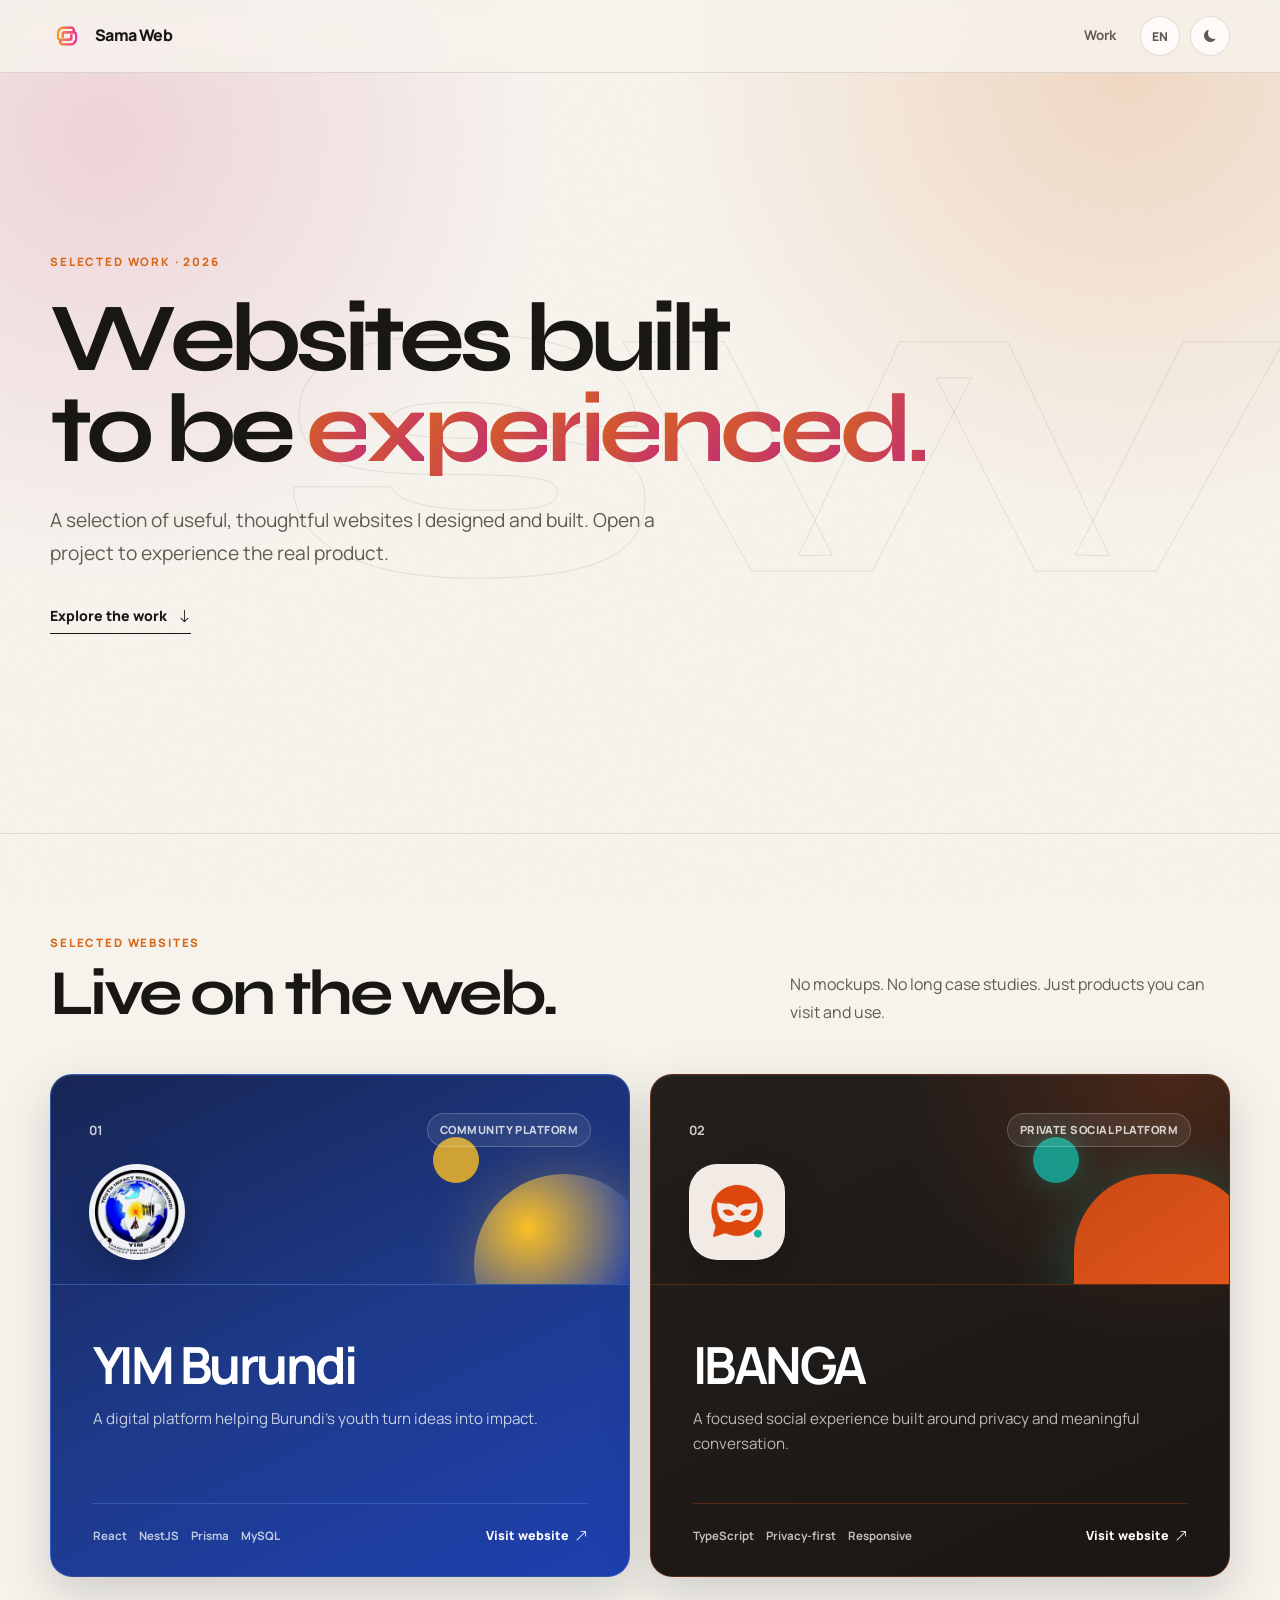
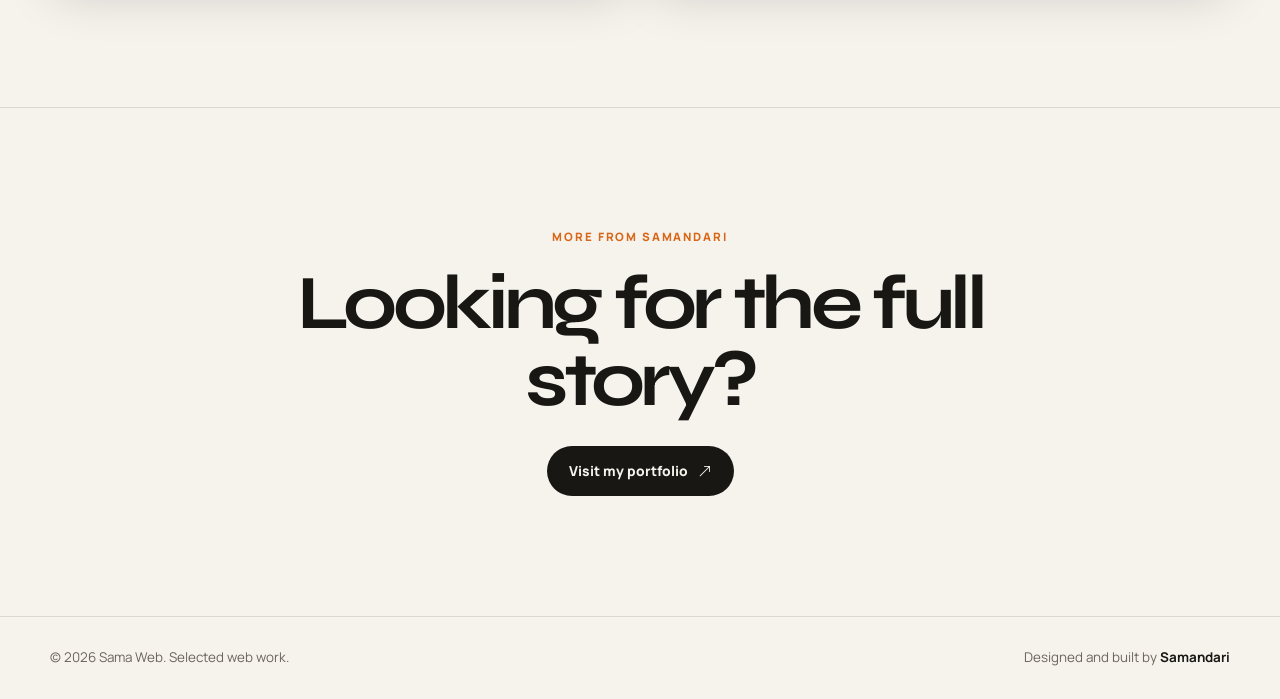
==== commit 4c64c5f5: "Feat: new animations" ====
--- a/index.html
+++ b/index.html
@@ -34,7 +34,7 @@
   <link rel="preconnect" href="https://fonts.googleapis.com" />
   <link rel="preconnect" href="https://fonts.gstatic.com" crossorigin />
   <link rel="preconnect" href="https://cdn.jsdelivr.net" crossorigin />
-  <link href="https://fonts.googleapis.com/css2?family=Manrope:wght@400;500;600;700;800&family=Outfit:wght@500;600;700&family=Plus+Jakarta+Sans:wght@500;600;700&family=Syne:wght@600;700;800&display=swap" rel="stylesheet" />
+  <link href="https://fonts.googleapis.com/css2?family=Manrope:wght@400;500;600;700;800&family=Syne:wght@600;700;800&display=swap" rel="stylesheet" />
   <link rel="stylesheet" href="https://cdn.jsdelivr.net/npm/bootstrap-icons@1.11.3/font/bootstrap-icons.min.css" />
   <link rel="stylesheet" href="assets/css/base.css" />
   <link rel="stylesheet" href="assets/css/components.css" />
--- a/assets/css/base.css
+++ b/assets/css/base.css
@@ -13,7 +13,7 @@
   --bg-card: rgba(255, 255, 255, 0.68);
   --text: #181714;
   --text-muted: #5f5b53;
-  --text-dim: #817b70;
+  --text-dim: #6b665c;
   --border: rgba(24, 23, 20, 0.12);
   --border-strong: rgba(24, 23, 20, 0.2);
   --accent: #d86718;
@@ -246,6 +246,13 @@
   text-decoration: none;
 }
 
+/* Theme switch: the circular reveal is driven from theme.js via WAAPI. */
+::view-transition-old(root),
+::view-transition-new(root) {
+  animation: none;
+  mix-blend-mode: normal;
+}
+
 ::selection {
   background: var(--accent-soft);
   color: var(--text);
@@ -281,6 +288,7 @@
   *::after {
     scroll-behavior: auto !important;
     animation-duration: 0.01ms !important;
+    animation-delay: 0s !important;
     animation-iteration-count: 1 !important;
     transition-duration: 0.01ms !important;
   }
--- a/assets/css/components.css
+++ b/assets/css/components.css
@@ -48,7 +48,10 @@
 .hero__title-line {
   display: block;
 }
-.hero-word { display: inline-block; }
+.hero-word {
+  display: inline-block;
+  white-space: nowrap;
+}
 @media (min-width: 821px) { .hero__title-line { white-space: nowrap; } }
 .hero-letter {
   display: inline-block;
@@ -64,18 +67,10 @@
 }
 
 .hero-letter--float {
-  animation: letterFloat 5s ease-in-out infinite;
-  animation-delay: calc(var(--letter-index) * 35ms);
-}
-
-.hero-letter--swing {
-  animation: letterSwing 3.2s ease-in-out infinite;
-  animation-delay: calc(var(--letter-index) * 45ms);
-}
-
-.hero-letter--flip {
-  animation: letterFlip 4.4s ease-in-out infinite;
-  animation-delay: calc(var(--letter-index) * 55ms);
+  animation:
+    letterIn 700ms cubic-bezier(0.22, 1, 0.36, 1) both,
+    letterFloat 5s ease-in-out infinite;
+  animation-delay: calc(120ms + var(--letter-index) * 26ms), calc(var(--letter-index) * 35ms);
 }
 
 .hero__subtitle {
@@ -105,6 +100,24 @@
   transform: translateY(4px);
 }
 
+.hero .eyebrow,
+.hero__subtitle,
+.hero__cta {
+  animation: riseIn 800ms cubic-bezier(0.22, 1, 0.36, 1) both;
+}
+
+.hero .eyebrow {
+  animation-delay: 60ms;
+}
+
+.hero__subtitle {
+  animation-delay: 480ms;
+}
+
+.hero__cta {
+  animation-delay: 620ms;
+}
+
 .work {
   padding: 100px 0 130px;
   border-top: 1px solid var(--border);
@@ -135,6 +148,52 @@
   display: grid;
   grid-template-columns: repeat(2, minmax(0, 1fr));
   gap: 20px;
+}
+
+/* Scroll-triggered reveal; `is-visible` is added by IntersectionObserver. */
+.reveal {
+  opacity: 0;
+}
+
+.reveal.is-visible {
+  opacity: 1;
+  animation: riseIn 800ms cubic-bezier(0.22, 1, 0.36, 1) both;
+  animation-delay: var(--reveal-delay, 0ms);
+}
+
+/* Cursor-tracking spotlight; --mx/--my are set from JS on mousemove. */
+.project-card::after {
+  content: "";
+  position: absolute;
+  inset: 0;
+  z-index: 3;
+  opacity: 0;
+  pointer-events: none;
+  background: radial-gradient(460px circle at var(--mx, 50%) var(--my, 40%), rgba(255, 255, 255, 0.09), transparent 62%);
+  transition: opacity 400ms ease;
+}
+
+.project-card:hover::after {
+  opacity: 1;
+}
+
+/* Align visual, body, and footer rows across the two cards. */
+@media (min-width: 821px) {
+  @supports (grid-template-rows: subgrid) {
+    .project-grid {
+      grid-template-rows: auto auto auto;
+    }
+
+    .project-grid > .project-card {
+      display: grid;
+      grid-template-rows: subgrid;
+      grid-row: span 3;
+    }
+
+    .project-card > .project-card__body {
+      margin-top: 0;
+    }
+  }
 }
 
 .project-card {
@@ -163,7 +222,6 @@
   --project-bg: linear-gradient(155deg, #172554 0%, #1e3a8a 52%, #1e40af 100%);
   --project-muted: rgba(255, 255, 255, 0.75);
   --project-border: rgba(96, 165, 250, 0.32);
-  font-family: "Plus Jakarta Sans", var(--font-body);
 }
 
 .project-card--ibanga {
@@ -174,7 +232,6 @@
     linear-gradient(155deg, #231f1c 0%, #1a1614 100%);
   --project-muted: rgba(255, 248, 242, 0.7);
   --project-border: rgba(203, 74, 21, 0.34);
-  font-family: "Outfit", var(--font-body);
 }
 
 .project-card:hover {
@@ -223,6 +280,10 @@
   background: rgba(255, 255, 255, 0.94);
 }
 
+.project-card--ibanga .project-card__logo {
+  background: rgba(255, 248, 242, 0.94);
+}
+
 .project-card__logo img {
   width: 84px;
   height: 84px;
@@ -419,25 +480,28 @@
   }
 }
 
-@keyframes letterSwing {
-  0%,
-  100% {
-    transform: rotate(-8deg);
-  }
-  50% {
-    transform: rotate(8deg);
-  }
-}
-
-@keyframes letterFlip {
-  0%,
-  34%,
-  100% {
-    transform: rotateY(0deg);
-  }
-  50%,
-  84% {
-    transform: rotateY(180deg);
+/* Entrance animations use `translate` so they compose with `transform` effects. */
+@keyframes letterIn {
+  from {
+    opacity: 0;
+    translate: 0 0.35em;
+    filter: blur(8px);
+  }
+  to {
+    opacity: 1;
+    translate: 0 0;
+    filter: blur(0);
+  }
+}
+
+@keyframes riseIn {
+  from {
+    opacity: 0;
+    translate: 0 26px;
+  }
+  to {
+    opacity: 1;
+    translate: 0 0;
   }
 }
 
@@ -464,12 +528,11 @@
   }
 
   .hero__title {
-    font-size: clamp(2.8rem, 14vw, 4rem);
+    font-size: clamp(2.4rem, 12vw, 4rem);
   }
 
   .hero__inner::after {
-    top: 30%;
-    font-size: 11rem;
+    display: none;
   }
 
   .work {
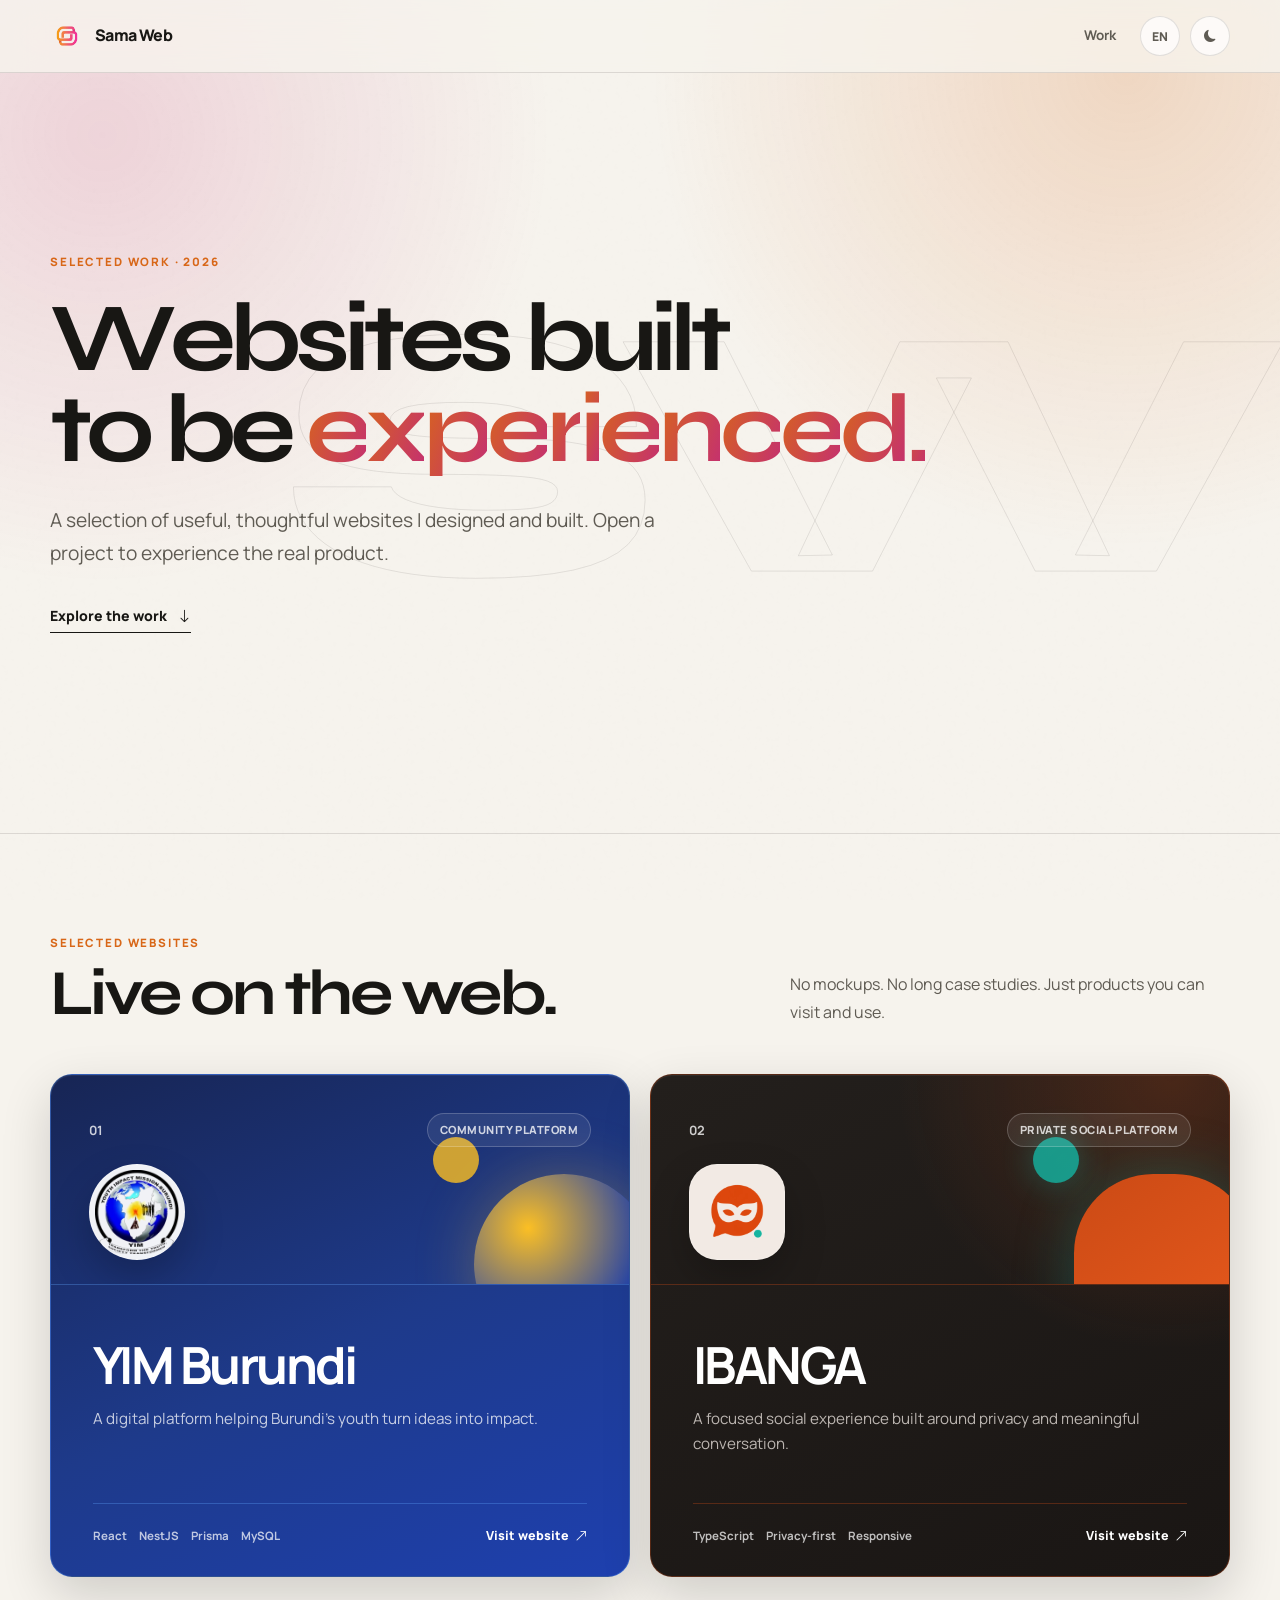
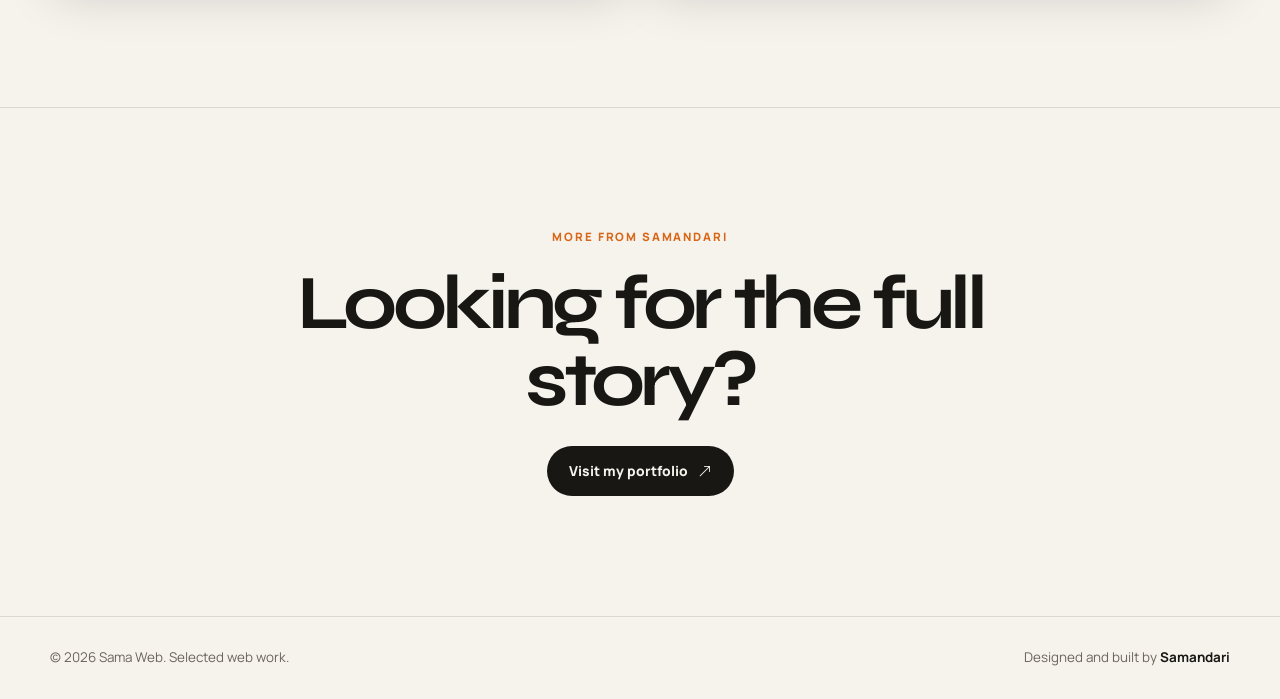
==== commit 66db5a0d: "Feat: OK" ====
--- a/index.html
+++ b/index.html
@@ -13,18 +13,18 @@
     })();
   </script>
   <meta name="viewport" content="width=device-width, initial-scale=1.0" />
-  <title>Sama Web — Selected websites by Samandari</title>
+  <title>Sama Web • Selected websites by Samandari</title>
   <meta name="description" content="Selected websites designed and built by Samandari." />
   <link rel="icon" href="assets/img/favicon.ico" sizes="any" />
   <link rel="apple-touch-icon" href="assets/img/logo.webp" />
   <meta property="og:type" content="website" />
-  <meta property="og:title" content="Sama Web — Selected websites" />
+  <meta property="og:title" content="Sama Web • Selected websites" />
   <meta property="og:description" content="Selected websites designed and built by Samandari." />
   <meta property="og:image" content="https://web.samandari.dev/assets/img/og.webp" />
   <meta property="og:url" content="https://web.samandari.dev/" />
   <meta property="og:site_name" content="Sama Web" />
   <meta name="twitter:card" content="summary_large_image" />
-  <meta name="twitter:title" content="Sama Web — Selected websites" />
+  <meta name="twitter:title" content="Sama Web • Selected websites" />
   <meta name="twitter:description" content="Selected websites designed and built by Samandari." />
   <meta name="twitter:image" content="https://web.samandari.dev/assets/img/og.webp" />
   <link rel="canonical" href="https://web.samandari.dev/" />
